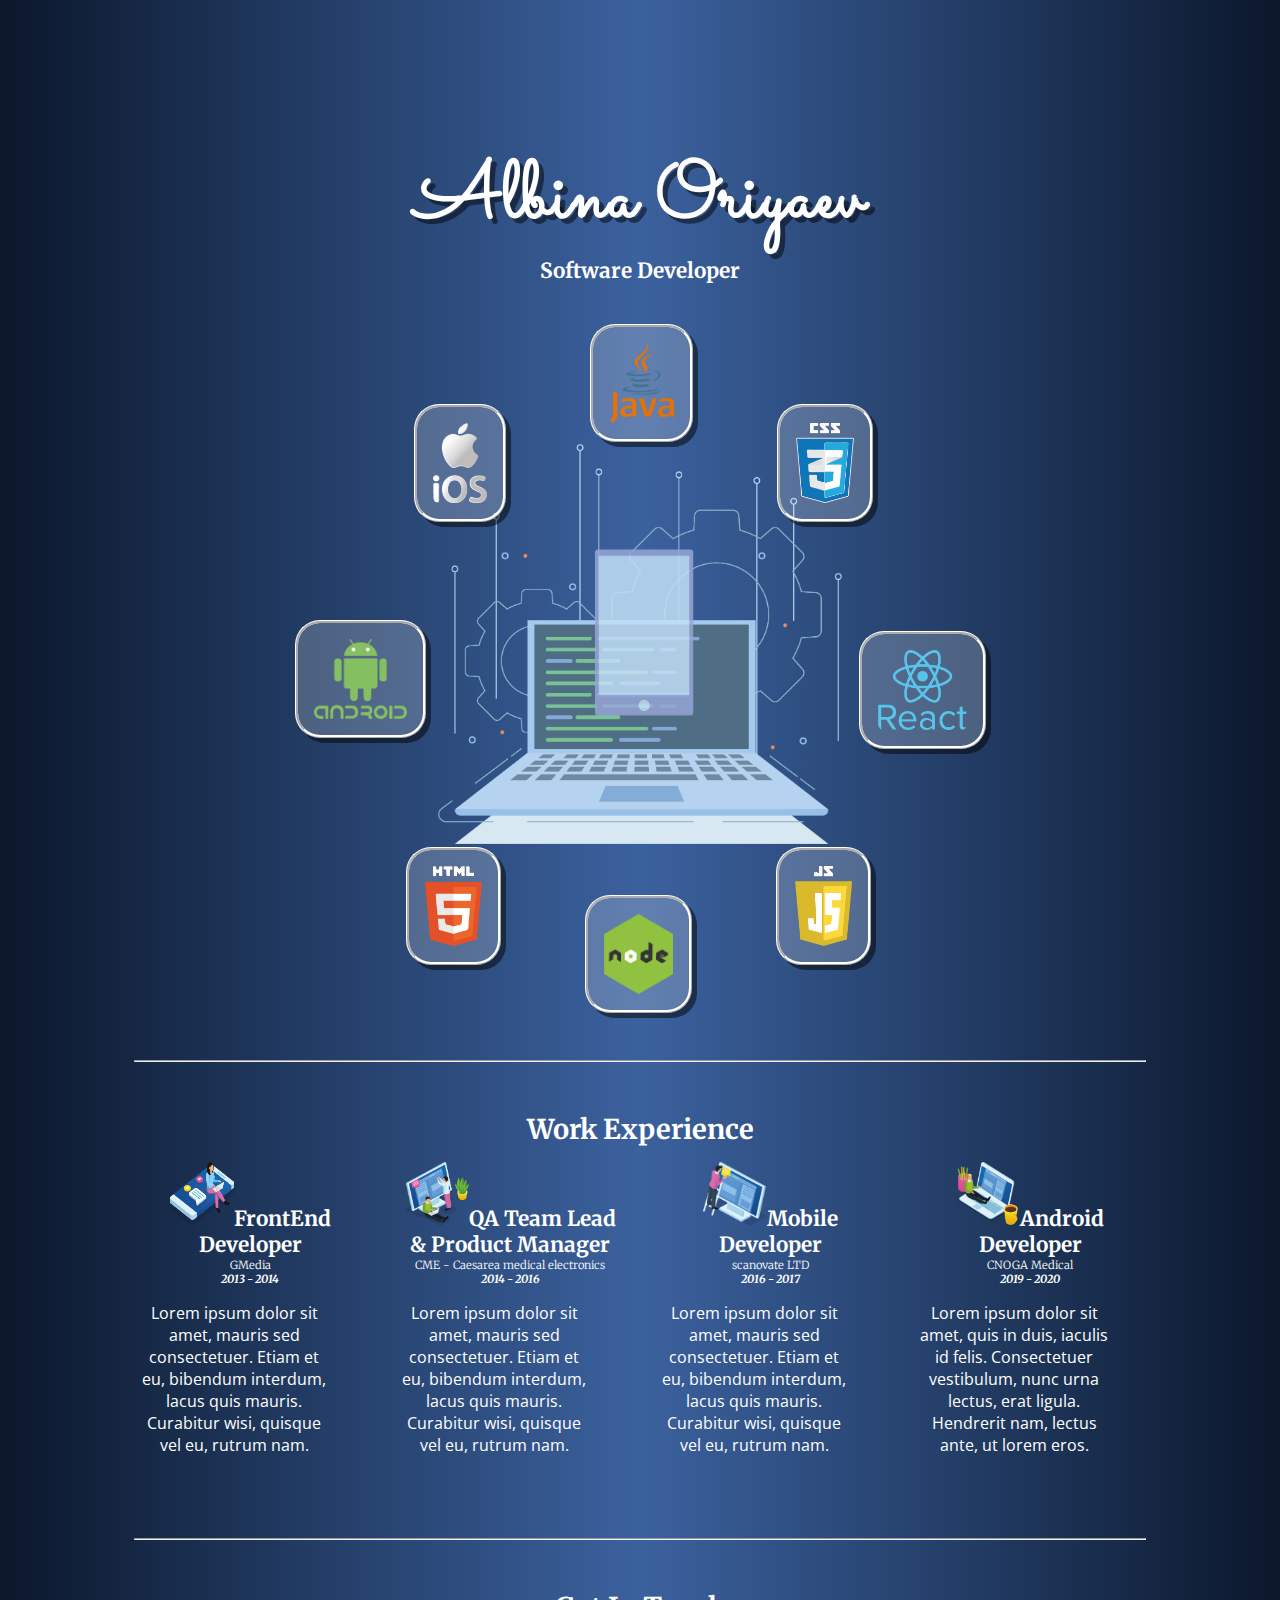
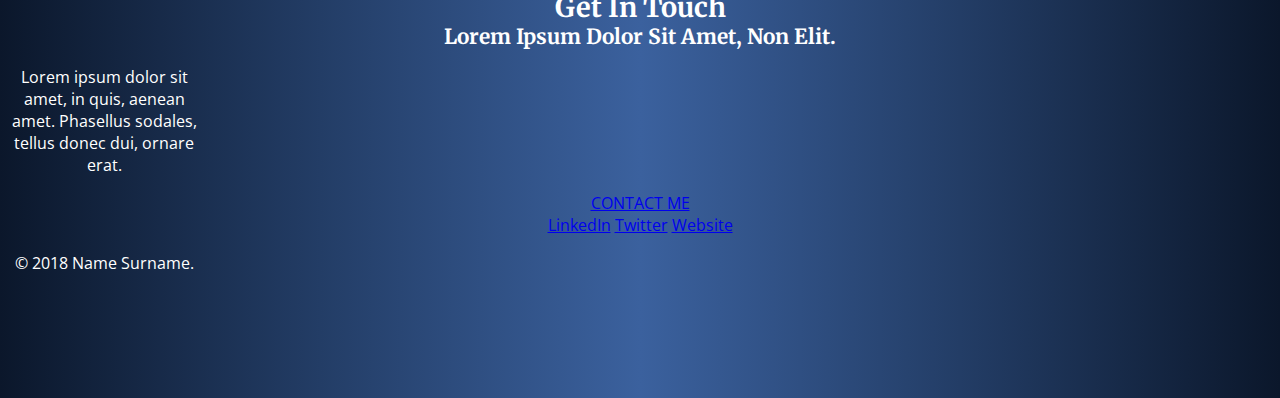
==== index.html @ cc690bef "Adding Work Experience section" ====
<!DOCTYPE html>
<html lang="en" dir="ltr">
    <head>
        <title>Albina Oriyaev</title>
        <meta charset="utf-8">
        <link rel="stylesheet" href="css/styles.css">
        <link rel="shortcut icon" href="images/favicon.ico" type="image/x-icon">
        <link
            href="https://fonts.googleapis.com/css?family=Aclonica|Merriweather|Montserrat|Open+Sans|Sacramento&display=swap"
            rel="stylesheet">
        <body>

            <div class="details-div">
                <h1>Albina Oriyaev</h1>
                <h3>Software Developer</h3>
            </div>
            <!-- <div class="smth"></div> -->
            <img class="main-image" src="images/big-computer.png" alt="computer-image">
            <div class="skills-upper-div">
                <img
                    class="skill-image android-image box"
                    src="images/android.png"
                    alt="android-logo">
                <img class="skill-image ios-image box" src="images/ios.png" alt="ios-logo">
                <img class="skill-image java-image box" src="images/java.png" alt="java-logo">
                <img class="skill-image css-image box" src="images/css3.png" alt="css3-logo">

            </div>
            <div class="skills-lower-div">
                <img
                    class="skill-image html5-image box"
                    src="images/html5.png"
                    alt="html5-logo">
                <img class="skill-image node-image box" src="images/node.png" alt="node-logo">
                <img class="skill-image js-image box" src="images/js.png" alt="javascript-logo">
                <img
                    class="skill-image react-image box"
                    src="images/react.png"
                    alt="react-logo">
            </div>

            <hr>
            <div class="middle-container">
                <!-- <div class="profile"> <img class="box" src="images/me.jpg" alt="Albina
                Oriyaev"> <h2>About.</h2> <p>High self-learning ability. Works well
                independently and with staff. Very sociable and with excellent human
                relations.</p> </div> -->
                <!-- <hr> -->
                <div class="work-exp-div">
                    <h2>work experience</h2>
                   
                    <div class="work-exp-col">
                        <img class="work-exp-img" src="images/Asset 16.png" alt="image">
                        <h3 class="work-exp-title">FrontEnd developer</h3>
                        <h5 class="work-exp-company">GMedia</h5>
                        <h5 class="work-exp-years">2013 - 2014</h5>
                        <p>Lorem ipsum dolor sit amet, mauris sed consectetuer. Etiam et eu, bibendum
                            interdum, lacus quis mauris. Curabitur wisi, quisque vel eu, rutrum nam.</p>
                    </div>
                    <div class="work-exp-col">
                        <img class="work-exp-img" src="images/Asset 13.png" alt="image">
                        <h3 class="work-exp-title">QA Team lead & product manager</h3>
                        <h5 class="work-exp-company">CME - Caesarea medical electronics</h5>
                        <h5 class="work-exp-years">2014 - 2016</h5>
                        <p>Lorem ipsum dolor sit amet, mauris sed consectetuer. Etiam et eu, bibendum
                            interdum, lacus quis mauris. Curabitur wisi, quisque vel eu, rutrum nam.</p>
                    </div>

                    <div class="work-exp-col">
                        <img class="work-exp-img" src="images/Asset 7.png" alt="image">
                        <h3 class="work-exp-title">mobile developer</h3>
                        <h5 class="work-exp-company">scanovate LTD</h5>
                        <h5 class="work-exp-years">2016 - 2017</h5>
                        <p>Lorem ipsum dolor sit amet, mauris sed consectetuer. Etiam et eu, bibendum
                            interdum, lacus quis mauris. Curabitur wisi, quisque vel eu, rutrum nam.</p>
                    </div>
                    <div class="work-exp-col">
                        <img class="work-exp-img" src="images/Asset 3.png" alt="image">
                        <h3 class="work-exp-title">android developer</h3>
                        <h5 class="work-exp-company">CNOGA Medical</h5>
                        <h5 class="work-exp-years">2019 - 2020</h5>
                        <p>Lorem ipsum dolor sit amet, quis in duis, iaculis id felis. Consectetuer
                            vestibulum, nunc urna lectus, erat ligula. Hendrerit nam, lectus ante, ut lorem
                            eros.</p>
                    </div>
                </div>
                <hr>
                <div class="contact-me">
                    <h2>Get In Touch</h2>
                    <h3>Lorem ipsum dolor sit amet, non elit.</h3>
                    <p>Lorem ipsum dolor sit amet, in quis, aenean amet. Phasellus sodales, tellus
                        donec dui, ornare erat.</p>
                    <a class="btn" href="mailto:name@email.com">CONTACT ME</a>
                </div>
            </div>

            <div class="bottom-container">
                <a class="footer-link" href="https://www.linkedin.com/">LinkedIn</a>
                <a class="footer-link" href="https://twitter.com/">Twitter</a>
                <a class="footer-link" href="https://www.appbrewery.co/">Website</a>
                <p>© 2018 Name Surname.</p>
            </div>

        </body>
    </html>
---- css/styles.css ----
/* ********************** HTML tags ********************** */
body {
    background: #142850;
    background-image: linear-gradient(to right, #0b172b , #233d66,#3b619e,  #233d66, #0b172b); 
    /* background-image: url("../images/pattern.png"); */
    color: white;
    font-size: 16px;
    text-align: center;
    font-family: 'Open Sans', sans-serif;
    padding-top: 80px;
    padding-bottom: 100px;
}

h1 {
    font-size: 5em;
    font-family: 'Sacramento', cursive;
    letter-spacing: 0.01em;
    margin-bottom: 0;
    text-shadow:  5px 5px rgba(1,1,1, 0.5);
}
h1, h2, h3{
  text-transform: capitalize;
}
h2, h3,h5{
font-family: 'Merriweather', sans-serif;
margin: 0;
}
h2{
  font-size: 1.7em;
}
h3{
  font-size: 1.3em;
}
h5{
  font-size: 0.7em;
}
p {
  width: 12em;
}

hr{
  margin: 50px 10%;
}
/* ********************** Class tags ********************** */
.details-div {
    margin-bottom: 5em;
}

.skills-lower-div,
.skills-upper-div {
    position: relative;
    bottom: 12.5em;
    z-index: 4;
}
.box{

  background-color: rgba(252, 252, 252, 0.2);
  border-radius: 25px;
  border: 1mm ridge white;
  box-shadow: 5px 5px rgba(1,1,1, 0.5);
}
.skill-image {
    height: 5em;
    position: relative;
    padding: 1em;
}
.main-image {
    display: block;
    height: 25rem;
    margin: 0 auto;
    position: relative;
    top: 5em;
    z-index: 1;
}
.android-image {
    right: 8em;
    top: 3.5em;
}
.react-image {
    left: 8em;
    bottom: 3.5em;

}
.ios-image {
    right: 9em;
    bottom: 10em;
}
.js-image {
    left: 9em;
    top: 10em;
}
.java-image {
    right: 4em;
    bottom: 15em;
}
.css-image {
    left: 1em;
    bottom: 10em;
}
.node-image {

    left: 4em;
    top: 13em;
}
.html5-image {
    right: 1em;
    top: 10em;
}
.smth {
    height: 100px;
    width: 100px;
    background-color: red;
}

.work-exp-col{
  display: inline-table;
  height: 15em;
  width: 14em;
  padding: 1em;
}
.work-exp-title{
  height: 3em;
  vertical-align: middle;
  display: contents;
}
.work-exp-years{
  font-style: italic;
}

.work-exp-company{
  font-weight: 100;
}

.work-exp-img{
  height: 4em;
  width: 4em;
}
/* ********************** ID tags ********************** */
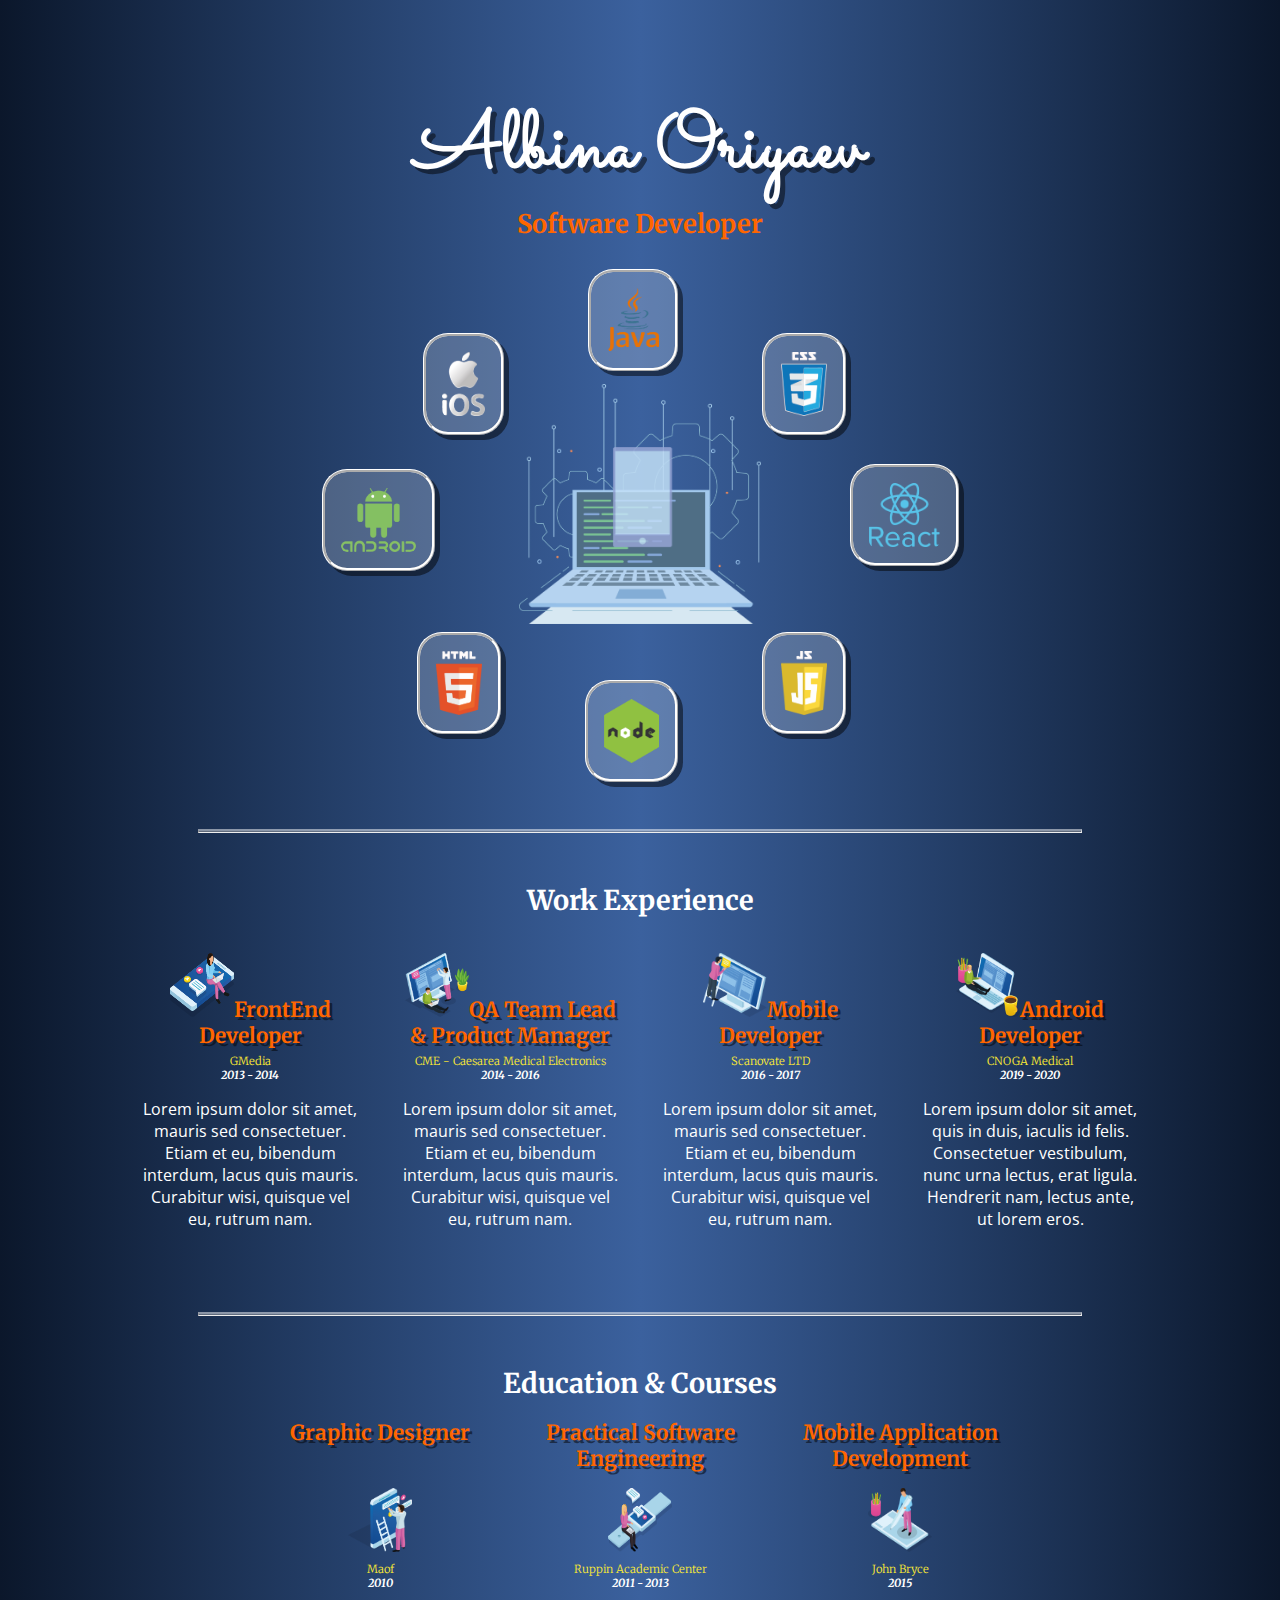
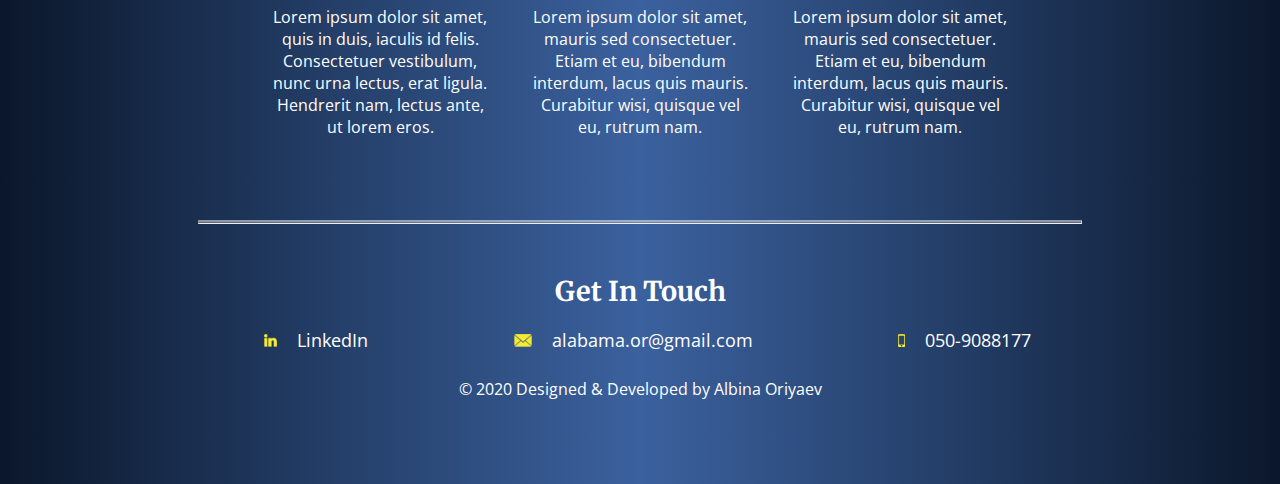
==== commit ceff421a: "Adding Education & Courses and contact me" ====
--- a/index.html
+++ b/index.html
@@ -12,7 +12,7 @@
 
             <div class="details-div">
                 <h1>Albina Oriyaev</h1>
-                <h3>Software Developer</h3>
+                <h3 class="subtitle-size subtitle-color">Software Developer</h3>
             </div>
             <!-- <div class="smth"></div> -->
             <img class="main-image" src="images/big-computer.png" alt="computer-image">
@@ -40,18 +40,12 @@
             </div>
 
             <hr>
-            <div class="middle-container">
-                <!-- <div class="profile"> <img class="box" src="images/me.jpg" alt="Albina
-                Oriyaev"> <h2>About.</h2> <p>High self-learning ability. Works well
-                independently and with staff. Very sociable and with excellent human
-                relations.</p> </div> -->
-                <!-- <hr> -->
+            
                 <div class="work-exp-div">
                     <h2>work experience</h2>
-                   
                     <div class="work-exp-col">
                         <img class="work-exp-img" src="images/Asset 16.png" alt="image">
-                        <h3 class="work-exp-title">FrontEnd developer</h3>
+                        <h3 class="work-exp-title subtitle-color">FrontEnd developer</h3>
                         <h5 class="work-exp-company">GMedia</h5>
                         <h5 class="work-exp-years">2013 - 2014</h5>
                         <p>Lorem ipsum dolor sit amet, mauris sed consectetuer. Etiam et eu, bibendum
@@ -59,7 +53,7 @@
                     </div>
                     <div class="work-exp-col">
                         <img class="work-exp-img" src="images/Asset 13.png" alt="image">
-                        <h3 class="work-exp-title">QA Team lead & product manager</h3>
+                        <h3 class="work-exp-title subtitle-color">QA Team lead & product manager</h3>
                         <h5 class="work-exp-company">CME - Caesarea medical electronics</h5>
                         <h5 class="work-exp-years">2014 - 2016</h5>
                         <p>Lorem ipsum dolor sit amet, mauris sed consectetuer. Etiam et eu, bibendum
@@ -68,7 +62,7 @@
 
                     <div class="work-exp-col">
                         <img class="work-exp-img" src="images/Asset 7.png" alt="image">
-                        <h3 class="work-exp-title">mobile developer</h3>
+                        <h3 class="work-exp-title subtitle-color">mobile developer</h3>
                         <h5 class="work-exp-company">scanovate LTD</h5>
                         <h5 class="work-exp-years">2016 - 2017</h5>
                         <p>Lorem ipsum dolor sit amet, mauris sed consectetuer. Etiam et eu, bibendum
@@ -76,7 +70,7 @@
                     </div>
                     <div class="work-exp-col">
                         <img class="work-exp-img" src="images/Asset 3.png" alt="image">
-                        <h3 class="work-exp-title">android developer</h3>
+                        <h3 class="work-exp-title subtitle-color">android developer</h3>
                         <h5 class="work-exp-company">CNOGA Medical</h5>
                         <h5 class="work-exp-years">2019 - 2020</h5>
                         <p>Lorem ipsum dolor sit amet, quis in duis, iaculis id felis. Consectetuer
@@ -85,20 +79,53 @@
                     </div>
                 </div>
                 <hr>
-                <div class="contact-me">
-                    <h2>Get In Touch</h2>
-                    <h3>Lorem ipsum dolor sit amet, non elit.</h3>
-                    <p>Lorem ipsum dolor sit amet, in quis, aenean amet. Phasellus sodales, tellus
-                        donec dui, ornare erat.</p>
-                    <a class="btn" href="mailto:name@email.com">CONTACT ME</a>
+                <div class="edu-div">
+                    <h2>education & courses</h2>
+                    <div class="edu-col">
+                        <img class="edu-img" src="images/Asset 2.png" alt="image">
+                        <h3 class="edu-title subtitle-color">graphic designer</h3>
+                        <h5 class="edu-company">maof</h5>
+                        <h5 class="edu-years">2010</h5>
+                        <p>Lorem ipsum dolor sit amet, quis in duis, iaculis id felis. Consectetuer
+                            vestibulum, nunc urna lectus, erat ligula. Hendrerit nam, lectus ante, ut lorem
+                            eros.</p>
+                    </div>
+                    <div class="edu-col">
+                        <img class="edu-img" src="images/Asset 5.png" alt="image">
+                        <h3 class="edu-title subtitle-color">practical software engineering</h3>
+                        <h5 class="edu-company">ruppin academic center</h5>
+                        <h5 class="edu-years">2011 - 2013</h5>
+                        <p>Lorem ipsum dolor sit amet, mauris sed consectetuer. Etiam et eu, bibendum
+                            interdum, lacus quis mauris. Curabitur wisi, quisque vel eu, rutrum nam.</p>
+                    </div>
+                    <div class="edu-col">
+                        <img class="edu-img" src="images/Asset 12.png" alt="image">
+                        <h3 class="edu-title subtitle-color">Mobile application development</h3>
+                        <h5 class="edu-company">john bryce</h5>
+                        <h5 class="edu-years">2015</h5>
+                        <p>Lorem ipsum dolor sit amet, mauris sed consectetuer. Etiam et eu, bibendum
+                            interdum, lacus quis mauris. Curabitur wisi, quisque vel eu, rutrum nam.</p>
+                    </div>
+                    
                 </div>
-            </div>
+                <hr>
 
             <div class="bottom-container">
-                <a class="footer-link" href="https://www.linkedin.com/">LinkedIn</a>
-                <a class="footer-link" href="https://twitter.com/">Twitter</a>
-                <a class="footer-link" href="https://www.appbrewery.co/">Website</a>
-                <p>© 2018 Name Surname.</p>
+
+                <h2>Get In Touch</h2>
+                <a class="footer-link" href="https://www.linkedin.com/in/albina-oriyaev-5a966471">
+                   <img src="images/linkedin.png" alt="linkedin-logo">
+                    LinkedIn
+                </a>
+                <a class="footer-link center-link" href="mailto:alabama.or@gmail.com">
+                    <img src="images/letter.png" alt="email-logo">
+                    alabama.or@gmail.com</a>
+
+                <a class="footer-link" href="mailto:alabama.or@email.com">
+                    <img src="images/phone.png" alt="phone-logo">
+                    050-9088177</a>
+                    
+                <p class="all-rights">© 2020 Designed & Developed by Albina Oriyaev</p>
             </div>
 
         </body>
--- a/css/styles.css
+++ b/css/styles.css
@@ -2,15 +2,13 @@
 body {
     background: #142850;
     background-image: linear-gradient(to right, #0b172b , #233d66,#3b619e,  #233d66, #0b172b); 
-    /* background-image: url("../images/pattern.png"); */
     color: white;
     font-size: 16px;
     text-align: center;
     font-family: 'Open Sans', sans-serif;
-    padding-top: 80px;
-    padding-bottom: 100px;
+    padding-top: 30px;
+    padding-bottom: 50px;
 }
-
 h1 {
     font-size: 5em;
     font-family: 'Sacramento', cursive;
@@ -18,7 +16,7 @@
     margin-bottom: 0;
     text-shadow:  5px 5px rgba(1,1,1, 0.5);
 }
-h1, h2, h3{
+h1, h2, h3, h5{
   text-transform: capitalize;
 }
 h2, h3,h5{
@@ -27,6 +25,7 @@
 }
 h2{
   font-size: 1.7em;
+  margin:20px 0;
 }
 h3{
   font-size: 1.3em;
@@ -34,12 +33,26 @@
 h5{
   font-size: 0.7em;
 }
-p {
-  width: 12em;
+hr{
+  border-top: 1mm ridge rgba(252, 252, 252, 0.5);
+  margin: 50px 15%;
 }
 
-hr{
-  margin: 50px 10%;
+
+a{
+  color: white;
+    font-size: 1.1em;
+    text-align: center;
+    font-family: 'Open Sans', sans-serif;
+    text-decoration: none;
+}
+a:hover{
+
+  color: #feec33;
+}
+a>img{
+  height: 0.7em;
+  margin: auto 15px;
 }
 /* ********************** Class tags ********************** */
 .details-div {
@@ -53,86 +66,99 @@
     z-index: 4;
 }
 .box{
-
   background-color: rgba(252, 252, 252, 0.2);
   border-radius: 25px;
   border: 1mm ridge white;
   box-shadow: 5px 5px rgba(1,1,1, 0.5);
 }
 .skill-image {
-    height: 5em;
+    height: 4em;
     position: relative;
     padding: 1em;
 }
 .main-image {
-    display: block;
-    height: 25rem;
-    margin: 0 auto;
+    /* display: block; */
+    height: 15rem;
+    /* margin: 0 auto; */
     position: relative;
-    top: 5em;
+    top: 4em;
     z-index: 1;
 }
 .android-image {
     right: 8em;
-    top: 3.5em;
+    top: 6.5em;
 }
 .react-image {
     left: 8em;
-    bottom: 3.5em;
+    bottom: 0.5em;
 
 }
 .ios-image {
     right: 9em;
-    bottom: 10em;
+    bottom: 2em;
 }
 .js-image {
-    left: 9em;
+    left: 8em;
     top: 10em;
 }
 .java-image {
     right: 4em;
-    bottom: 15em;
+    bottom: 6em;
 }
 .css-image {
     left: 1em;
-    bottom: 10em;
+    bottom: 2em;
 }
 .node-image {
-
-    left: 4em;
+    left: 3em;
     top: 13em;
 }
 .html5-image {
-    right: 1em;
+    right: 2em;
     top: 10em;
 }
-.smth {
-    height: 100px;
-    width: 100px;
-    background-color: red;
-}
-
-.work-exp-col{
+.edu-col, .work-exp-col{
   display: inline-table;
   height: 15em;
   width: 14em;
   padding: 1em;
 }
 .work-exp-title{
-  height: 3em;
-  vertical-align: middle;
   display: contents;
+  text-shadow:  3px 3px rgba(1,1,1, 0.5);
 }
-.work-exp-years{
+.edu-title{
+  height: 2.5em;
+  display: table-caption;
+  text-shadow:  3px 3px rgba(1,1,1, 0.5);
+}
+.edu-years, .work-exp-years{
   font-style: italic;
 }
 
-.work-exp-company{
+.work-exp-company, .edu-company{
   font-weight: 100;
+  margin-top: 5px;
+  color:#feec33;
 }
 
-.work-exp-img{
+.edu-img, .work-exp-img{
   height: 4em;
   width: 4em;
 }
+.subtitle-color{
+  color: #ff6600;
+}
+.subtitle-size {
+  font-size: 1.6em;
+}
+
+.all-rights{
+  padding: 10px;
+}
+.center-link{
+  margin-left: 10%;                 
+  margin-right: 10%;                 
+}
+
 /* ********************** ID tags ********************** */
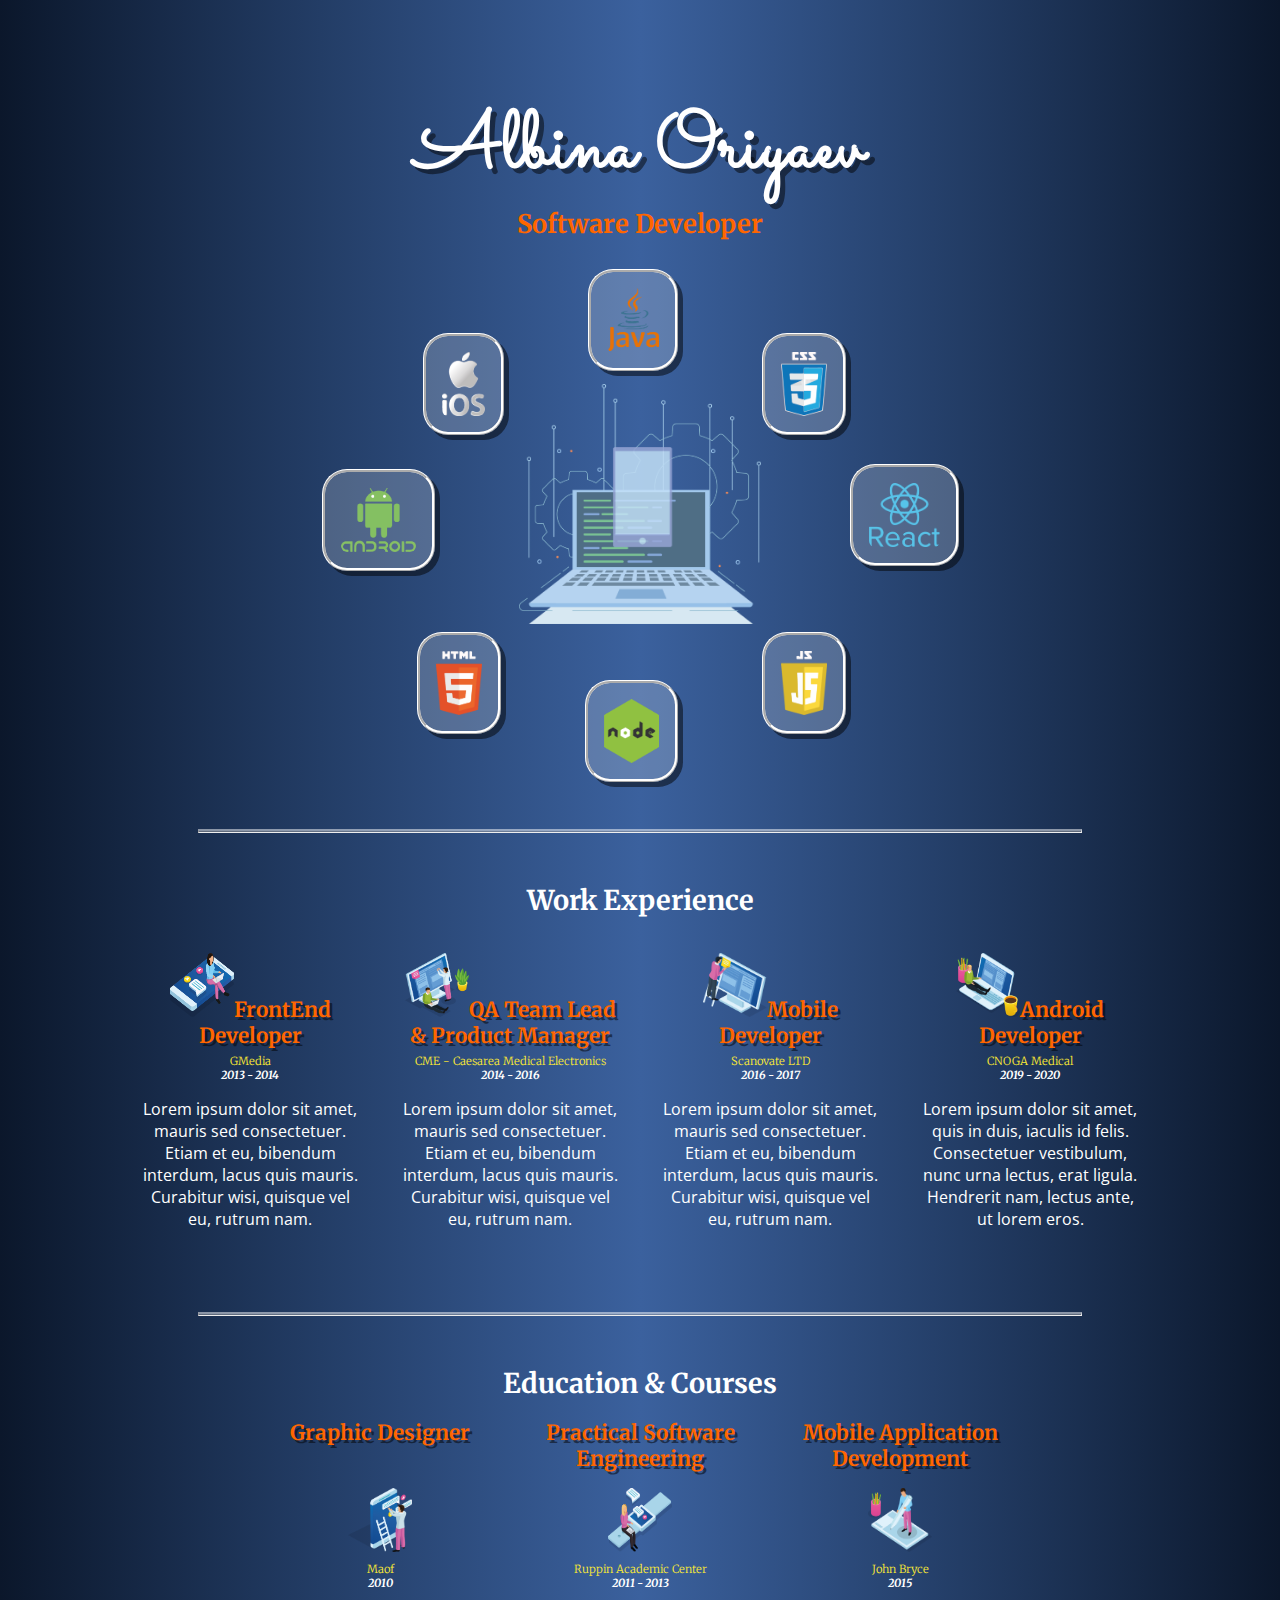
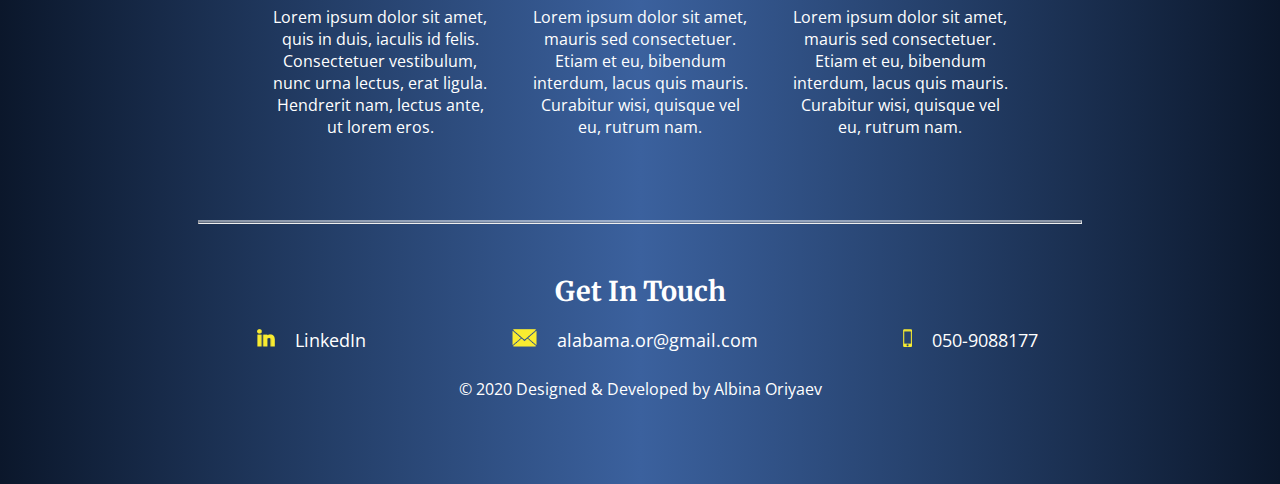
==== commit 4868a321: "Adding responsive" ====
--- a/index.html
+++ b/index.html
@@ -3,7 +3,10 @@
     <head>
         <title>Albina Oriyaev</title>
         <meta charset="utf-8">
-        <link rel="stylesheet" href="css/styles.css">
+        <meta name="viewport" content="width=device-width, initial-scale=1.0">
+        <link rel="stylesheet" href="css/smallscreen.css">
+        <link rel="stylesheet" href="css/widescreen.css">
+        
         <link rel="shortcut icon" href="images/favicon.ico" type="image/x-icon">
         <link
             href="https://fonts.googleapis.com/css?family=Aclonica|Merriweather|Montserrat|Open+Sans|Sacramento&display=swap"
--- a/css/smallscreen.css
+++ b/css/smallscreen.css
@@ -0,0 +1,167 @@
+@media screen and (max-width : 420px) {
+    body {
+        background: #142850;
+        background-image: linear-gradient(to right, #0b172b , #233d66,#3b619e,  #233d66, #0b172b); 
+        color: white;
+        font-size: 18px;
+        text-align: center;
+        font-family: 'Open Sans', sans-serif;
+        padding-top: 30px;
+        padding-bottom: 50px;
+    }
+    h1 {
+        font-size: 3em;
+        font-family: 'Sacramento', cursive;
+        letter-spacing: 0.01em;
+        margin-bottom: 0;
+        text-shadow:  5px 5px rgba(1,1,1, 0.5);
+    }
+    h1, h2, h3, h5{
+      text-transform: capitalize;
+    }
+    h2, h3,h5{
+    font-family: 'Merriweather', sans-serif;
+    margin: 0;
+    }
+    h2{
+      font-size: 1.8em;
+      
+    }
+    h3{
+      font-size: 1.4em;
+    }
+    h5{
+      font-size: 1.1em;
+    }
+    hr{
+      border-top: 0.5mm ridge rgba(252, 252, 252, 0.5);
+      margin: 50px 25%;
+    }
+    
+    
+    a{
+      color: white;
+        font-size: 1em;
+        text-align: left;
+        display: block;
+        font-family: 'Open Sans', sans-serif;
+        text-decoration: none;
+        margin-top: 10px;
+        position: relative;
+        left:50px;
+    }
+    a:hover{
+      color: #feec33;
+    }
+    a>img{
+        height: 1em;
+        position: absolute;
+        left:-60px;
+    }
+    
+    /* ********************** Class tags ********************** */
+    .bottom-container{
+        display: block;
+        width: 200px;
+        margin: 10px auto ;
+    }
+    
+    .box{
+      background-color: rgba(252, 252, 252, 0.2);
+      border-radius: 25px;
+      border: 1mm ridge white;
+      box-shadow: 5px 5px rgba(1,1,1, 0.5);
+    }
+    .skill-image {
+        height: 4em;
+        padding: 1em;
+    }
+    .main-image {
+        height: 15rem;
+        padding: 4em;
+    }
+    .skills-upper-div, .skills-lower-div {
+        margin-left: 50px;
+        margin-right: 50px;
+    }
+    .android-image {
+        right: 8em;
+        top: 6.5em;
+    }
+    .react-image {
+        left: 8em;
+        bottom: 0.5em;
+    
+    }
+    .ios-image {
+        right: 9em;
+        bottom: 2em;
+    }
+    .js-image {
+        left: 8em;
+        top: 10em;
+    }
+    .java-image {
+        right: 4em;
+        bottom: 6em;
+    }
+    .css-image {
+        left: 1em;
+        bottom: 2em;
+    }
+    .node-image {
+        left: 3em;
+        top: 13em;
+    }
+    .html5-image {
+        right: 2em;
+        top: 10em;
+    }
+
+
+    .edu-col, .work-exp-col{
+      display: inline-table;
+      height: 15em;
+      width: 20em;
+      margin-top: 30px;
+    }
+    .work-exp-title{
+      display: block;
+      text-shadow:  3px 3px rgba(1,1,1, 0.5);
+    }
+    .edu-title{
+        
+      display: inline-block;
+      text-shadow:  3px 3px rgba(1,1,1, 0.5);
+    }
+    .edu-years, .work-exp-years{
+      font-style: italic;
+    }
+    
+    .work-exp-company, .edu-company{
+      font-weight: 100;
+      margin-top: 5px;
+      color:#feec33;
+    }
+    
+    .edu-img, .work-exp-img{
+        margin: 0 auto;
+        display: block;
+      height: 8em;
+      width: 8em;
+    }
+    .subtitle-color{
+      color: #ff6600;
+    }
+    .subtitle-size {
+      font-size: 1.6em;
+    }
+    
+    .all-rights{
+        font-size: 1em;
+      padding: 10px;
+    }
+    
+    
+    /* ********************** ID tags ********************** */
+    }--- a/css/widescreen.css
+++ b/css/widescreen.css
@@ -0,0 +1,166 @@
+@media screen and (min-width : 421px) {
+
+  /* ********************** HTML tags ********************** */
+body {
+    background: #142850;
+    background-image: linear-gradient(to right, #0b172b , #233d66,#3b619e,  #233d66, #0b172b); 
+    color: white;
+    font-size: 16px;
+    text-align: center;
+    font-family: 'Open Sans', sans-serif;
+    padding-top: 30px;
+    padding-bottom: 50px;
+}
+h1 {
+    font-size: 5em;
+    font-family: 'Sacramento', cursive;
+    letter-spacing: 0.01em;
+    margin-bottom: 0;
+    text-shadow:  5px 5px rgba(1,1,1, 0.5);
+}
+h1, h2, h3, h5{
+  text-transform: capitalize;
+}
+h2, h3,h5{
+font-family: 'Merriweather', sans-serif;
+margin: 0;
+}
+h2{
+  font-size: 1.7em;
+  margin:20px 0;
+}
+h3{
+  font-size: 1.3em;
+}
+h5{
+  font-size: 0.7em;
+}
+hr{
+  border-top: 1mm ridge rgba(252, 252, 252, 0.5);
+  margin: 50px 15%;
+}
+
+
+a{
+  color: white;
+    font-size: 1.1em;
+    text-align: center;
+    font-family: 'Open Sans', sans-serif;
+    text-decoration: none;
+}
+a:hover{
+  color: #feec33;
+}
+a>img{
+  height: 1em;
+  margin: auto 15px;
+}
+/* ********************** Class tags ********************** */
+.details-div {
+    margin-bottom: 5em;
+}
+
+.skills-lower-div,
+.skills-upper-div {
+    position: relative;
+    bottom: 12.5em;
+    z-index: 4;
+}
+.box{
+  background-color: rgba(252, 252, 252, 0.2);
+  border-radius: 25px;
+  border: 1mm ridge white;
+  box-shadow: 5px 5px rgba(1,1,1, 0.5);
+}
+.skill-image {
+    height: 4em;
+    position: relative;
+    padding: 1em;
+}
+.main-image {
+    /* display: block; */
+    height: 15rem;
+    /* margin: 0 auto; */
+    position: relative;
+    top: 4em;
+    z-index: 1;
+}
+.android-image {
+    right: 8em;
+    top: 6.5em;
+}
+.react-image {
+    left: 8em;
+    bottom: 0.5em;
+
+}
+.ios-image {
+    right: 9em;
+    bottom: 2em;
+}
+.js-image {
+    left: 8em;
+    top: 10em;
+}
+.java-image {
+    right: 4em;
+    bottom: 6em;
+}
+.css-image {
+    left: 1em;
+    bottom: 2em;
+}
+.node-image {
+    left: 3em;
+    top: 13em;
+}
+.html5-image {
+    right: 2em;
+    top: 10em;
+}
+.edu-col, .work-exp-col{
+  display: inline-table;
+  height: 15em;
+  width: 14em;
+  padding: 1em;
+}
+.work-exp-title{
+  display: contents;
+  text-shadow:  3px 3px rgba(1,1,1, 0.5);
+}
+.edu-title{
+  height: 2.5em;
+  display: table-caption;
+  text-shadow:  3px 3px rgba(1,1,1, 0.5);
+}
+.edu-years, .work-exp-years{
+  font-style: italic;
+}
+
+.work-exp-company, .edu-company{
+  font-weight: 100;
+  margin-top: 5px;
+  color:#feec33;
+}
+
+.edu-img, .work-exp-img{
+  height: 4em;
+  width: 4em;
+}
+.subtitle-color{
+  color: #ff6600;
+}
+.subtitle-size {
+  font-size: 1.6em;
+}
+
+.all-rights{
+  padding: 10px;
+}
+.center-link{
+  margin-left: 10%;                 
+  margin-right: 10%;                 
+}
+
+/* ********************** ID tags ********************** */
+}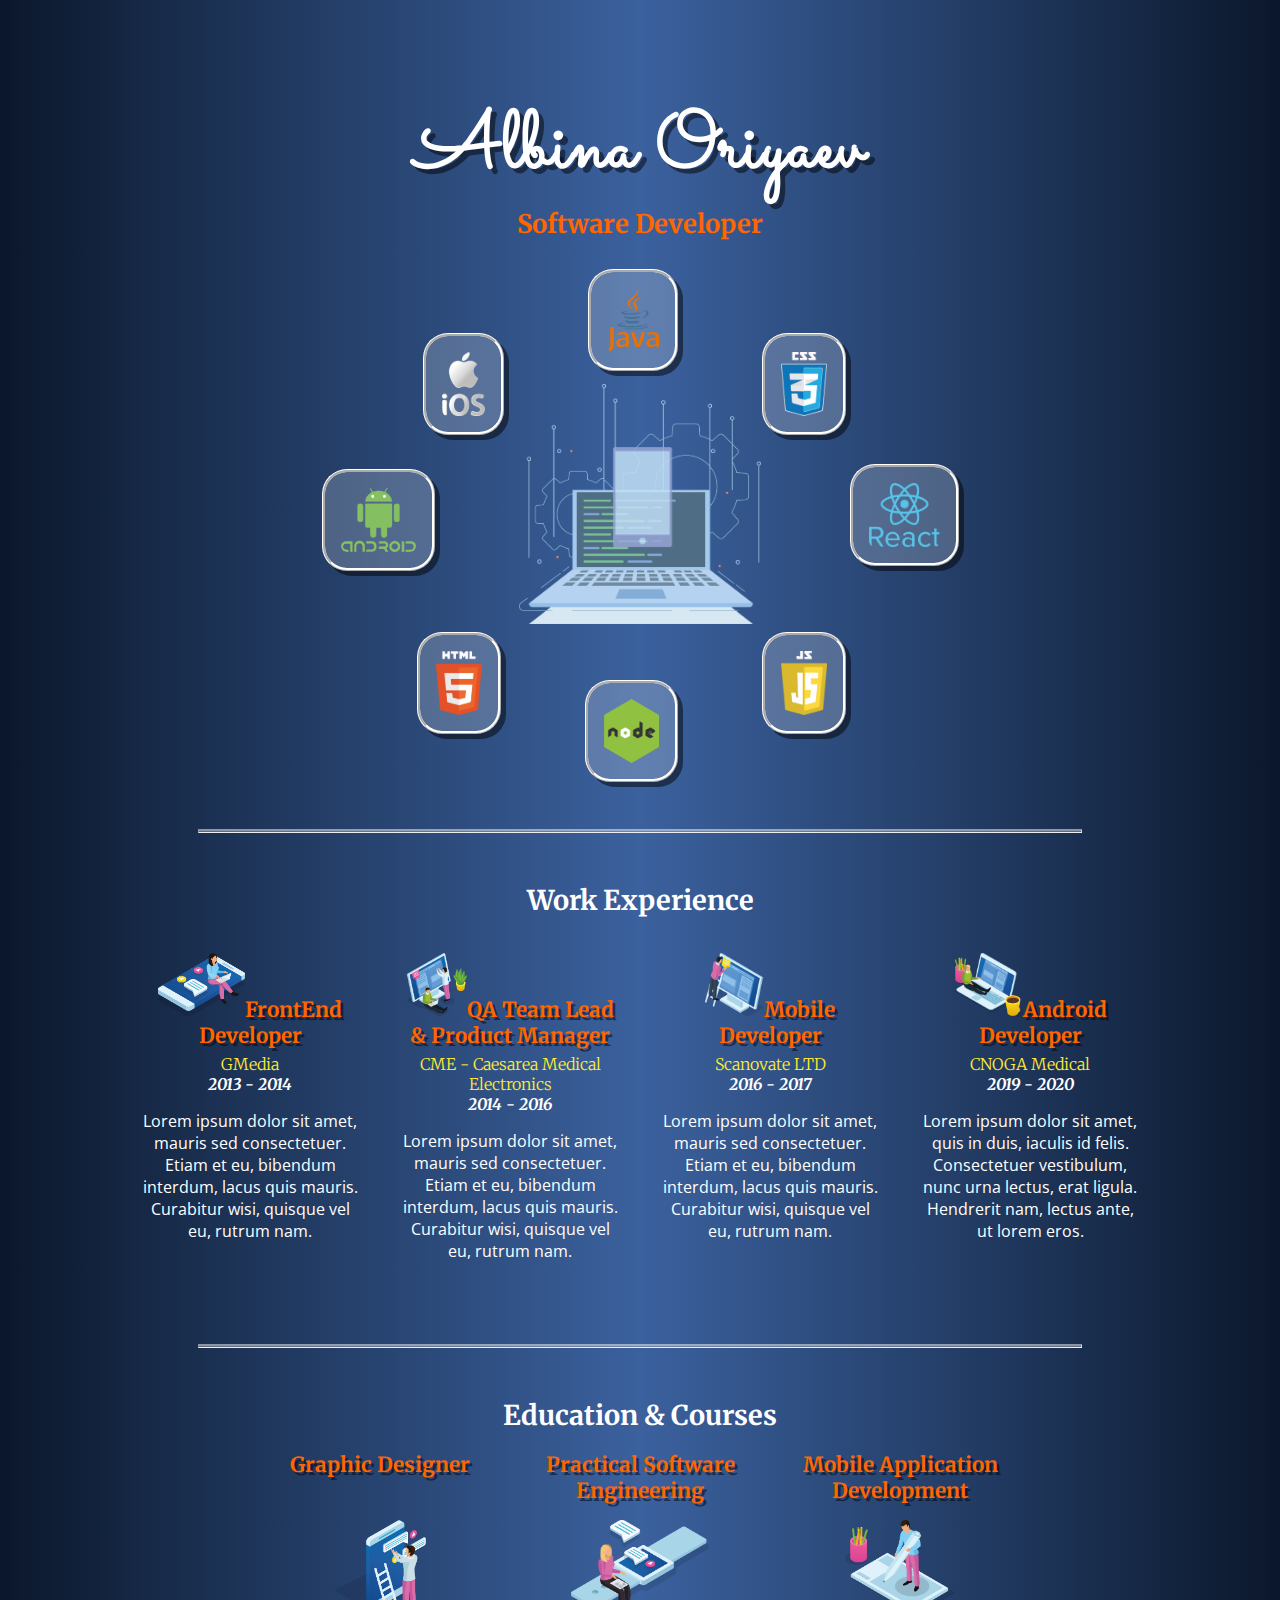
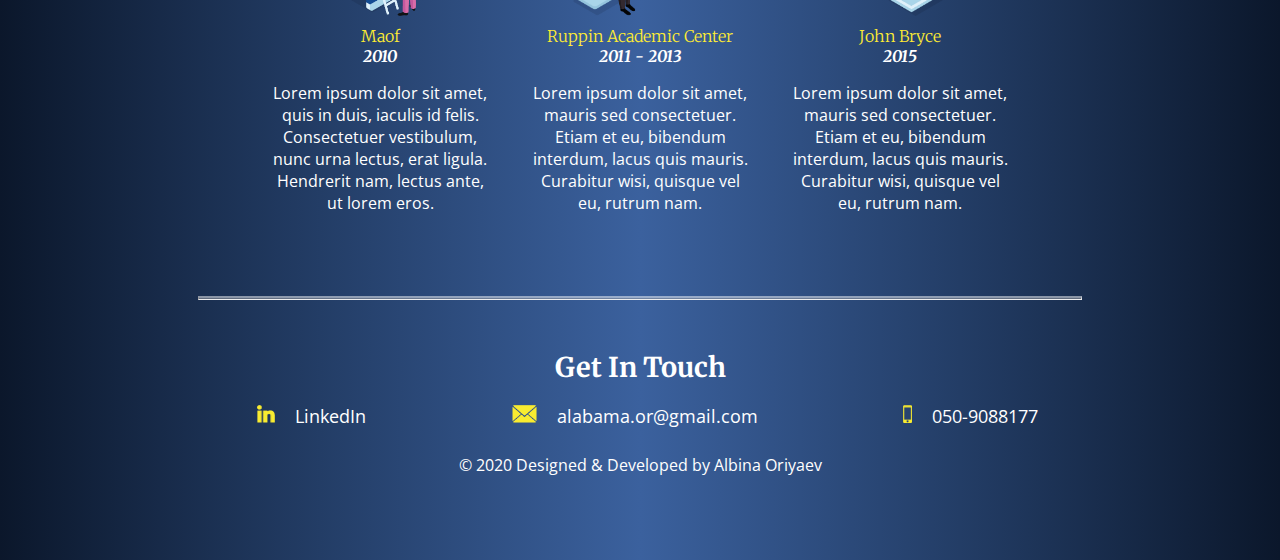
==== commit e90b2f30: "Changing font size" ====
--- a/index.html
+++ b/index.html
@@ -3,10 +3,10 @@
     <head>
         <title>Albina Oriyaev</title>
         <meta charset="utf-8">
-        <meta name="viewport" content="width=device-width, initial-scale=1.0">
+        <meta name="viewport" content="width=device-width, initial-scale=0.8">
         <link rel="stylesheet" href="css/smallscreen.css">
         <link rel="stylesheet" href="css/widescreen.css">
-        
+
         <link rel="shortcut icon" href="images/favicon.ico" type="image/x-icon">
         <link
             href="https://fonts.googleapis.com/css?family=Aclonica|Merriweather|Montserrat|Open+Sans|Sacramento&display=swap"
@@ -17,7 +17,7 @@
                 <h1>Albina Oriyaev</h1>
                 <h3 class="subtitle-size subtitle-color">Software Developer</h3>
             </div>
-            <!-- <div class="smth"></div> -->
+
             <img class="main-image" src="images/big-computer.png" alt="computer-image">
             <div class="skills-upper-div">
                 <img
@@ -43,91 +43,91 @@
             </div>
 
             <hr>
-            
-                <div class="work-exp-div">
-                    <h2>work experience</h2>
-                    <div class="work-exp-col">
-                        <img class="work-exp-img" src="images/Asset 16.png" alt="image">
-                        <h3 class="work-exp-title subtitle-color">FrontEnd developer</h3>
-                        <h5 class="work-exp-company">GMedia</h5>
-                        <h5 class="work-exp-years">2013 - 2014</h5>
-                        <p>Lorem ipsum dolor sit amet, mauris sed consectetuer. Etiam et eu, bibendum
-                            interdum, lacus quis mauris. Curabitur wisi, quisque vel eu, rutrum nam.</p>
-                    </div>
-                    <div class="work-exp-col">
-                        <img class="work-exp-img" src="images/Asset 13.png" alt="image">
-                        <h3 class="work-exp-title subtitle-color">QA Team lead & product manager</h3>
-                        <h5 class="work-exp-company">CME - Caesarea medical electronics</h5>
-                        <h5 class="work-exp-years">2014 - 2016</h5>
-                        <p>Lorem ipsum dolor sit amet, mauris sed consectetuer. Etiam et eu, bibendum
-                            interdum, lacus quis mauris. Curabitur wisi, quisque vel eu, rutrum nam.</p>
-                    </div>
-
-                    <div class="work-exp-col">
-                        <img class="work-exp-img" src="images/Asset 7.png" alt="image">
-                        <h3 class="work-exp-title subtitle-color">mobile developer</h3>
-                        <h5 class="work-exp-company">scanovate LTD</h5>
-                        <h5 class="work-exp-years">2016 - 2017</h5>
-                        <p>Lorem ipsum dolor sit amet, mauris sed consectetuer. Etiam et eu, bibendum
-                            interdum, lacus quis mauris. Curabitur wisi, quisque vel eu, rutrum nam.</p>
-                    </div>
-                    <div class="work-exp-col">
-                        <img class="work-exp-img" src="images/Asset 3.png" alt="image">
-                        <h3 class="work-exp-title subtitle-color">android developer</h3>
-                        <h5 class="work-exp-company">CNOGA Medical</h5>
-                        <h5 class="work-exp-years">2019 - 2020</h5>
-                        <p>Lorem ipsum dolor sit amet, quis in duis, iaculis id felis. Consectetuer
-                            vestibulum, nunc urna lectus, erat ligula. Hendrerit nam, lectus ante, ut lorem
-                            eros.</p>
-                    </div>
+            <div class="work-exp-div">
+                <h2>work experience</h2>
+                <div class="work-exp-col">
+                    <img class="work-exp-img" src="images/Asset 16.png" alt="image">
+                    <h3 class="work-exp-title subtitle-color">FrontEnd developer</h3>
+                    <h5 class="work-exp-company">GMedia</h5>
+                    <h5 class="work-exp-years">2013 - 2014</h5>
+                    <p>Lorem ipsum dolor sit amet, mauris sed consectetuer. Etiam et eu, bibendum
+                        interdum, lacus quis mauris. Curabitur wisi, quisque vel eu, rutrum nam.</p>
                 </div>
-                <hr>
-                <div class="edu-div">
-                    <h2>education & courses</h2>
-                    <div class="edu-col">
-                        <img class="edu-img" src="images/Asset 2.png" alt="image">
-                        <h3 class="edu-title subtitle-color">graphic designer</h3>
-                        <h5 class="edu-company">maof</h5>
-                        <h5 class="edu-years">2010</h5>
-                        <p>Lorem ipsum dolor sit amet, quis in duis, iaculis id felis. Consectetuer
-                            vestibulum, nunc urna lectus, erat ligula. Hendrerit nam, lectus ante, ut lorem
-                            eros.</p>
-                    </div>
-                    <div class="edu-col">
-                        <img class="edu-img" src="images/Asset 5.png" alt="image">
-                        <h3 class="edu-title subtitle-color">practical software engineering</h3>
-                        <h5 class="edu-company">ruppin academic center</h5>
-                        <h5 class="edu-years">2011 - 2013</h5>
-                        <p>Lorem ipsum dolor sit amet, mauris sed consectetuer. Etiam et eu, bibendum
-                            interdum, lacus quis mauris. Curabitur wisi, quisque vel eu, rutrum nam.</p>
-                    </div>
-                    <div class="edu-col">
-                        <img class="edu-img" src="images/Asset 12.png" alt="image">
-                        <h3 class="edu-title subtitle-color">Mobile application development</h3>
-                        <h5 class="edu-company">john bryce</h5>
-                        <h5 class="edu-years">2015</h5>
-                        <p>Lorem ipsum dolor sit amet, mauris sed consectetuer. Etiam et eu, bibendum
-                            interdum, lacus quis mauris. Curabitur wisi, quisque vel eu, rutrum nam.</p>
-                    </div>
-                    
+                <div class="work-exp-col">
+                    <img class="work-exp-img" src="images/Asset 13.png" alt="image">
+                    <h3 class="work-exp-title
+            subtitle-color">QA Team lead & product manager</h3>
+                    <h5 class="work-exp-company">CME - Caesarea medical electronics</h5>
+                    <h5 class="work-exp-years">2014 - 2016</h5>
+                    <p>Lorem ipsum dolor sit amet, mauris sed consectetuer. Etiam et eu, bibendum
+                        interdum, lacus quis mauris. Curabitur wisi, quisque vel eu, rutrum nam.</p>
                 </div>
-                <hr>
+                <div class="work-exp-col">
+                    <img class="work-exp-img" src="images/Asset 7.png" alt="image">
+                    <h3 class="work-exp-title subtitle-color">mobile developer</h3>
+                    <h5 class="work-exp-company">scanovate LTD</h5>
+                    <h5 class="work-exp-years">2016 - 2017</h5>
+                    <p>Lorem ipsum dolor sit amet, mauris sed consectetuer. Etiam et eu, bibendum
+                        interdum, lacus quis mauris. Curabitur wisi, quisque vel eu, rutrum nam.</p>
+                </div>
+                <div class="work-exp-col">
+                    <img class="work-exp-img" src="images/Asset 3.png" alt="image">
+                    <h3 class="work-exp-title
+            subtitle-color">android developer</h3>
+                    <h5 class="work-exp-company">CNOGA Medical</h5>
+                    <h5 class="work-exp-years">2019 - 2020</h5>
+                    <p>Lorem ipsum dolor sit amet, quis in duis, iaculis id felis. Consectetuer
+                        vestibulum, nunc urna lectus, erat ligula. Hendrerit nam, lectus ante, ut lorem
+                        eros.</p>
+                </div>
+            </div>
+            <hr>
+            <div class="edu-div">
+                <h2>education & courses</h2>
+                <div class="edu-col">
+                    <img class="edu-img" src="images/Asset 2.png" alt="image">
+                    <h3 class="edu-title
+            subtitle-color">graphic designer</h3>
+                    <h5 class="edu-company">maof</h5>
+                    <h5 class="edu-years">2010</h5>
+                    <p>Lorem ipsum dolor sit amet, quis in duis, iaculis id felis. Consectetuer
+                        vestibulum, nunc urna lectus, erat ligula. Hendrerit nam, lectus ante, ut lorem
+                        eros.</p>
+                </div>
+                <div class="edu-col">
+                    <img class="edu-img" src="images/Asset 5.png" alt="image">
+                    <h3 class="edu-title
+            subtitle-color">practical software engineering</h3>
+                    <h5 class="edu-company">ruppin academic center</h5>
+                    <h5 class="edu-years">2011 - 2013</h5>
+                    <p>Lorem ipsum dolor sit amet, mauris sed consectetuer. Etiam et eu, bibendum
+                        interdum, lacus quis mauris. Curabitur wisi, quisque vel eu, rutrum nam.</p>
+                </div>
+                <div class="edu-col">
+                    <img class="edu-img" src="images/Asset 12.png" alt="image">
+                    <h3 class="edu-title subtitle-color">Mobile application development</h3>
+                    <h5 class="edu-company">john bryce</h5>
+                    <h5 class="edu-years">2015</h5>
+                    <p>Lorem ipsum dolor sit amet, mauris sed consectetuer. Etiam et eu, bibendum
+                        interdum, lacus quis mauris. Curabitur wisi, quisque vel eu, rutrum nam.</p>
+                </div>
+            </div>
+            <hr>
 
             <div class="bottom-container">
-
                 <h2>Get In Touch</h2>
-                <a class="footer-link" href="https://www.linkedin.com/in/albina-oriyaev-5a966471">
-                   <img src="images/linkedin.png" alt="linkedin-logo">
+                <a
+                    class="footer-link"
+                    href="https://www.linkedin.com/in/albina-oriyaev-5a966471">
+                    <img src="images/linkedin.png" alt="linkedin-logo">
                     LinkedIn
                 </a>
                 <a class="footer-link center-link" href="mailto:alabama.or@gmail.com">
                     <img src="images/letter.png" alt="email-logo">
                     alabama.or@gmail.com</a>
-
                 <a class="footer-link" href="mailto:alabama.or@email.com">
                     <img src="images/phone.png" alt="phone-logo">
                     050-9088177</a>
-                    
                 <p class="all-rights">© 2020 Designed & Developed by Albina Oriyaev</p>
             </div>
 
--- a/css/smallscreen.css
+++ b/css/smallscreen.css
@@ -1,13 +1,14 @@
 @media screen and (max-width : 420px) {
-    body {
+    body { 
         background: #142850;
         background-image: linear-gradient(to right, #0b172b , #233d66,#3b619e,  #233d66, #0b172b); 
         color: white;
-        font-size: 18px;
+        font-size: 14px;
         text-align: center;
         font-family: 'Open Sans', sans-serif;
         padding-top: 30px;
         padding-bottom: 50px;
+        margin: 0;
     }
     h1 {
         font-size: 3em;
@@ -24,14 +25,14 @@
     margin: 0;
     }
     h2{
-      font-size: 1.8em;
+      font-size: 1.5em;
       
     }
     h3{
-      font-size: 1.4em;
+      font-size: 1.2em;
     }
     h5{
-      font-size: 1.1em;
+      font-size: 0.9em;
     }
     hr{
       border-top: 0.5mm ridge rgba(252, 252, 252, 0.5);
@@ -40,8 +41,7 @@
     
     
     a{
-      color: white;
-        font-size: 1em;
+      color: white; 
         text-align: left;
         display: block;
         font-family: 'Open Sans', sans-serif;
@@ -56,9 +56,8 @@
     a>img{
         height: 1em;
         position: absolute;
-        left:-60px;
+        right:240px;
     }
-    
     /* ********************** Class tags ********************** */
     .bottom-container{
         display: block;
@@ -77,7 +76,7 @@
         padding: 1em;
     }
     .main-image {
-        height: 15rem;
+        height: 10em;
         padding: 4em;
     }
     .skills-upper-div, .skills-lower-div {
@@ -130,8 +129,8 @@
       text-shadow:  3px 3px rgba(1,1,1, 0.5);
     }
     .edu-title{
-        
       display: inline-block;
+      margin: auto 20px;
       text-shadow:  3px 3px rgba(1,1,1, 0.5);
     }
     .edu-years, .work-exp-years{
@@ -158,8 +157,8 @@
     }
     
     .all-rights{
-        font-size: 1em;
-      padding: 10px;
+        font-size: 0.7em;
+      margin:  30px auto;
     }
     
     
--- a/css/widescreen.css
+++ b/css/widescreen.css
@@ -33,7 +33,7 @@
   font-size: 1.3em;
 }
 h5{
-  font-size: 0.7em;
+  font-size: 1em;
 }
 hr{
   border-top: 1mm ridge rgba(252, 252, 252, 0.5);
@@ -142,10 +142,11 @@
   margin-top: 5px;
   color:#feec33;
 }
-
-.edu-img, .work-exp-img{
-  height: 4em;
-  width: 4em;
+ .work-exp-img{
+  height: 4em; 
+}
+.edu-img{
+  height: 6em; 
 }
 .subtitle-color{
   color: #ff6600;
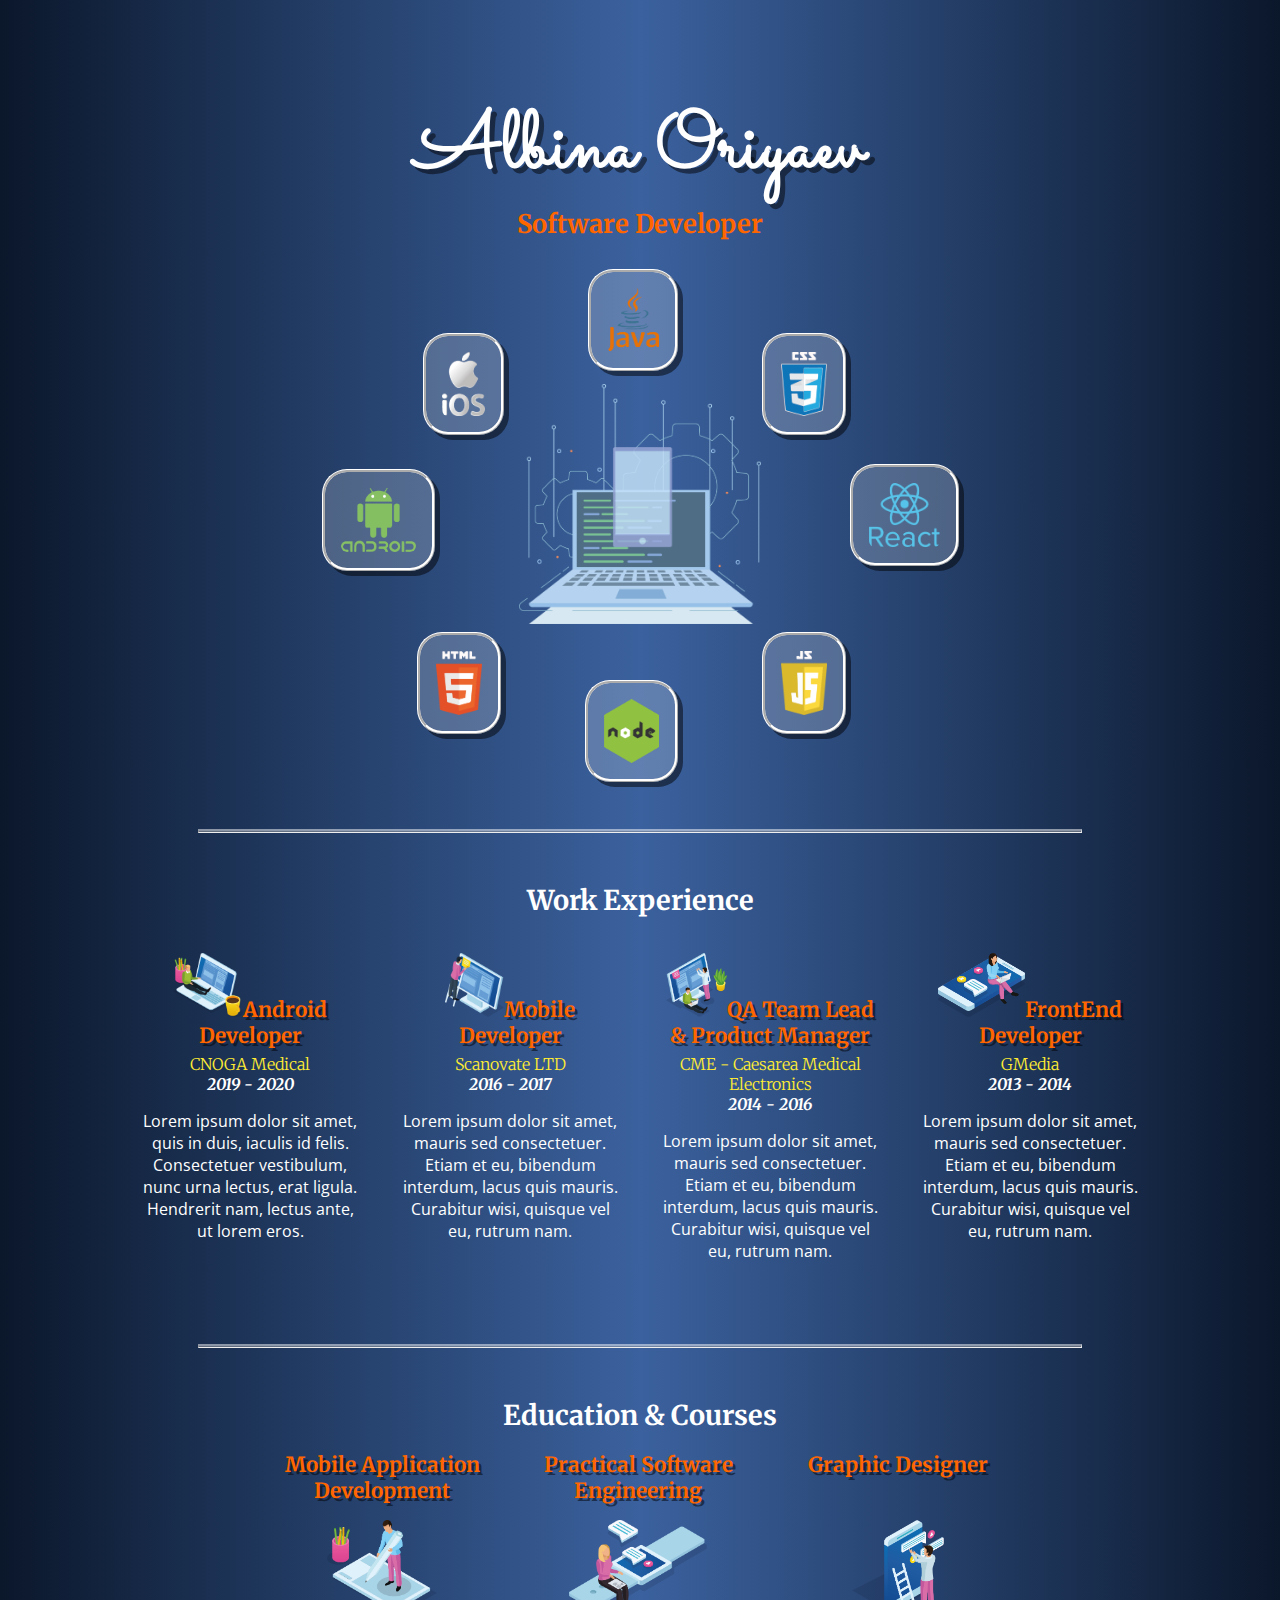
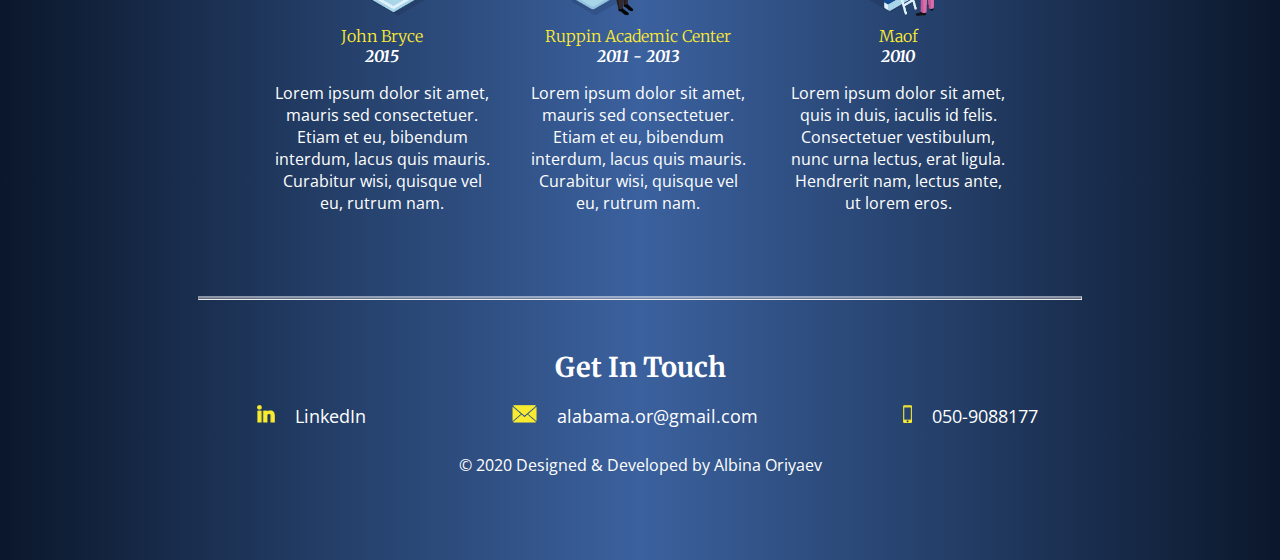
==== commit e633a57b: "Bug fix" ====
--- a/index.html
+++ b/index.html
@@ -45,14 +45,27 @@
             <hr>
             <div class="work-exp-div">
                 <h2>work experience</h2>
+                
                 <div class="work-exp-col">
-                    <img class="work-exp-img" src="images/Asset 16.png" alt="image">
-                    <h3 class="work-exp-title subtitle-color">FrontEnd developer</h3>
-                    <h5 class="work-exp-company">GMedia</h5>
-                    <h5 class="work-exp-years">2013 - 2014</h5>
+                    <img class="work-exp-img" src="images/Asset 3.png" alt="image">
+                    <h3 class="work-exp-title
+            subtitle-color">android developer</h3>
+                    <h5 class="work-exp-company">CNOGA Medical</h5>
+                    <h5 class="work-exp-years">2019 - 2020</h5>
+                    <p>Lorem ipsum dolor sit amet, quis in duis, iaculis id felis. Consectetuer
+                        vestibulum, nunc urna lectus, erat ligula. Hendrerit nam, lectus ante, ut lorem
+                        eros.</p>
+                </div>
+                <div class="work-exp-col">
+                    <img class="work-exp-img" src="images/Asset 7.png" alt="image">
+                    <h3 class="work-exp-title subtitle-color">mobile developer</h3>
+                    <h5 class="work-exp-company">scanovate LTD</h5>
+                    <h5 class="work-exp-years">2016 - 2017</h5>
                     <p>Lorem ipsum dolor sit amet, mauris sed consectetuer. Etiam et eu, bibendum
                         interdum, lacus quis mauris. Curabitur wisi, quisque vel eu, rutrum nam.</p>
                 </div>
+                
+
                 <div class="work-exp-col">
                     <img class="work-exp-img" src="images/Asset 13.png" alt="image">
                     <h3 class="work-exp-title
@@ -63,28 +76,35 @@
                         interdum, lacus quis mauris. Curabitur wisi, quisque vel eu, rutrum nam.</p>
                 </div>
                 <div class="work-exp-col">
-                    <img class="work-exp-img" src="images/Asset 7.png" alt="image">
-                    <h3 class="work-exp-title subtitle-color">mobile developer</h3>
-                    <h5 class="work-exp-company">scanovate LTD</h5>
-                    <h5 class="work-exp-years">2016 - 2017</h5>
+                    <img class="work-exp-img" src="images/Asset 16.png" alt="image">
+                    <h3 class="work-exp-title subtitle-color">FrontEnd developer</h3>
+                    <h5 class="work-exp-company">GMedia</h5>
+                    <h5 class="work-exp-years">2013 - 2014</h5>
                     <p>Lorem ipsum dolor sit amet, mauris sed consectetuer. Etiam et eu, bibendum
                         interdum, lacus quis mauris. Curabitur wisi, quisque vel eu, rutrum nam.</p>
-                </div>
-                <div class="work-exp-col">
-                    <img class="work-exp-img" src="images/Asset 3.png" alt="image">
-                    <h3 class="work-exp-title
-            subtitle-color">android developer</h3>
-                    <h5 class="work-exp-company">CNOGA Medical</h5>
-                    <h5 class="work-exp-years">2019 - 2020</h5>
-                    <p>Lorem ipsum dolor sit amet, quis in duis, iaculis id felis. Consectetuer
-                        vestibulum, nunc urna lectus, erat ligula. Hendrerit nam, lectus ante, ut lorem
-                        eros.</p>
                 </div>
             </div>
             <hr>
             <div class="edu-div">
                 <h2>education & courses</h2>
-                <div class="edu-col">
+              
+                 <div class="edu-col">
+                    <img class="edu-img" src="images/Asset 12.png" alt="image">
+                    <h3 class="edu-title subtitle-color">Mobile application development</h3>
+                    <h5 class="edu-company">john bryce</h5>
+                    <h5 class="edu-years">2015</h5>
+                    <p>Lorem ipsum dolor sit amet, mauris sed consectetuer. Etiam et eu, bibendum
+                        interdum, lacus quis mauris. Curabitur wisi, quisque vel eu, rutrum nam.</p>
+                </div><div class="edu-col">
+                    <img class="edu-img" src="images/Asset 5.png" alt="image">
+                    <h3 class="edu-title
+            subtitle-color">practical software engineering</h3>
+                    <h5 class="edu-company">ruppin academic center</h5>
+                    <h5 class="edu-years">2011 - 2013</h5>
+                    <p>Lorem ipsum dolor sit amet, mauris sed consectetuer. Etiam et eu, bibendum
+                        interdum, lacus quis mauris. Curabitur wisi, quisque vel eu, rutrum nam.</p>
+                </div>
+                 <div class="edu-col">
                     <img class="edu-img" src="images/Asset 2.png" alt="image">
                     <h3 class="edu-title
             subtitle-color">graphic designer</h3>
@@ -93,23 +113,6 @@
                     <p>Lorem ipsum dolor sit amet, quis in duis, iaculis id felis. Consectetuer
                         vestibulum, nunc urna lectus, erat ligula. Hendrerit nam, lectus ante, ut lorem
                         eros.</p>
-                </div>
-                <div class="edu-col">
-                    <img class="edu-img" src="images/Asset 5.png" alt="image">
-                    <h3 class="edu-title
-            subtitle-color">practical software engineering</h3>
-                    <h5 class="edu-company">ruppin academic center</h5>
-                    <h5 class="edu-years">2011 - 2013</h5>
-                    <p>Lorem ipsum dolor sit amet, mauris sed consectetuer. Etiam et eu, bibendum
-                        interdum, lacus quis mauris. Curabitur wisi, quisque vel eu, rutrum nam.</p>
-                </div>
-                <div class="edu-col">
-                    <img class="edu-img" src="images/Asset 12.png" alt="image">
-                    <h3 class="edu-title subtitle-color">Mobile application development</h3>
-                    <h5 class="edu-company">john bryce</h5>
-                    <h5 class="edu-years">2015</h5>
-                    <p>Lorem ipsum dolor sit amet, mauris sed consectetuer. Etiam et eu, bibendum
-                        interdum, lacus quis mauris. Curabitur wisi, quisque vel eu, rutrum nam.</p>
                 </div>
             </div>
             <hr>
@@ -123,7 +126,7 @@
                     LinkedIn
                 </a>
                 <a class="footer-link center-link" href="mailto:alabama.or@gmail.com">
-                    <img src="images/letter.png" alt="email-logo">
+                    <img class="center-link-img" src="images/letter.png" alt="email-logo">
                     alabama.or@gmail.com</a>
                 <a class="footer-link" href="mailto:alabama.or@email.com">
                     <img src="images/phone.png" alt="phone-logo">
--- a/css/smallscreen.css
+++ b/css/smallscreen.css
@@ -1,28 +1,7 @@
-@media screen and (max-width : 420px) {
-    body { 
-        background: #142850;
-        background-image: linear-gradient(to right, #0b172b , #233d66,#3b619e,  #233d66, #0b172b); 
-        color: white;
-        font-size: 14px;
-        text-align: center;
-        font-family: 'Open Sans', sans-serif;
-        padding-top: 30px;
-        padding-bottom: 50px;
-        margin: 0;
-    }
+@media screen and (max-width : 520px) {
+  
     h1 {
-        font-size: 3em;
-        font-family: 'Sacramento', cursive;
-        letter-spacing: 0.01em;
-        margin-bottom: 0;
-        text-shadow:  5px 5px rgba(1,1,1, 0.5);
-    }
-    h1, h2, h3, h5{
-      text-transform: capitalize;
-    }
-    h2, h3,h5{
-    font-family: 'Merriweather', sans-serif;
-    margin: 0;
+      font-size: 4em;
     }
     h2{
       font-size: 1.5em;
@@ -38,7 +17,42 @@
       border-top: 0.5mm ridge rgba(252, 252, 252, 0.5);
       margin: 50px 25%;
     }
+ 
     
+    .all-rights{
+      font-size: 0.7em;
+    margin:  30px auto;
+  }
+
+  .skill-image {
+    height: 4em;
+    padding: 1em;
+}
+.main-image {
+    height: 10em;
+    padding: 1em;
+}
+.bottom-container{
+  display: block;
+  text-align: center;
+  width: 250px;
+  margin: 10px auto ;
+}
+a{
+  margin-top: 1em;
+ display: block;
+  }
+  a>img{
+    height: 1em;
+}
+
+.center-link-img{
+  top:1em;
+  right: 1em;
+}
+
+
+/*     
     
     a{
       color: white; 
@@ -53,19 +67,11 @@
     a:hover{
       color: #feec33;
     }
-    a>img{
-        height: 1em;
-        position: absolute;
-        right:240px;
-    }
+    */
     /* ********************** Class tags ********************** */
-    .bottom-container{
-        display: block;
-        width: 200px;
-        margin: 10px auto ;
-    }
+    /*  */
     
-    .box{
+    /* .box{
       background-color: rgba(252, 252, 252, 0.2);
       border-radius: 25px;
       border: 1mm ridge white;
@@ -156,11 +162,8 @@
       font-size: 1.6em;
     }
     
-    .all-rights{
-        font-size: 0.7em;
-      margin:  30px auto;
-    }
-    
+  
+     */
     
     /* ********************** ID tags ********************** */
     }--- a/css/widescreen.css
+++ b/css/widescreen.css
@@ -1,9 +1,8 @@
-@media screen and (min-width : 421px) {
 
-  /* ********************** HTML tags ********************** */
+/* ********************** HTML tags ********************** */
 body {
     background: #142850;
-    background-image: linear-gradient(to right, #0b172b , #233d66,#3b619e,  #233d66, #0b172b); 
+    background-image: linear-gradient(to right, #0b172b , #233d66,#3b619e, #233d66, #0b172b);
     color: white;
     font-size: 16px;
     text-align: center;
@@ -12,156 +11,177 @@
     padding-bottom: 50px;
 }
 h1 {
-    font-size: 5em;
     font-family: 'Sacramento', cursive;
     letter-spacing: 0.01em;
     margin-bottom: 0;
-    text-shadow:  5px 5px rgba(1,1,1, 0.5);
+    text-shadow: 5px 5px rgba(1,1,1, 0.5);
 }
-h1, h2, h3, h5{
-  text-transform: capitalize;
+h1,
+h2,
+h3,
+h5 {
+    text-transform: capitalize;
 }
-h2, h3,h5{
-font-family: 'Merriweather', sans-serif;
-margin: 0;
+h2,
+h3,
+h5 {
+    font-family: 'Merriweather', sans-serif;
+    margin: 0;
 }
-h2{
-  font-size: 1.7em;
-  margin:20px 0;
-}
-h3{
-  font-size: 1.3em;
-}
-h5{
-  font-size: 1em;
-}
-hr{
-  border-top: 1mm ridge rgba(252, 252, 252, 0.5);
-  margin: 50px 15%;
+h2 {
+    margin: 20px 0;
 }
 
+hr {
+    border-top: 1mm ridge rgba(252, 252, 252, 0.5);
+    margin: 50px 15%;
+}
 
-a{
-  color: white;
+a {
+    color: white;
     font-size: 1.1em;
     text-align: center;
     font-family: 'Open Sans', sans-serif;
     text-decoration: none;
 }
-a:hover{
-  color: #feec33;
-}
-a>img{
-  height: 1em;
-  margin: auto 15px;
-}
-/* ********************** Class tags ********************** */
-.details-div {
-    margin-bottom: 5em;
+a:hover {
+    color: #feec33;
 }
 
-.skills-lower-div,
-.skills-upper-div {
-    position: relative;
-    bottom: 12.5em;
-    z-index: 4;
+/* ********************** Class tags ********************** */
+
+.box {
+    background-color: rgba(252, 252, 252, 0.2);
+    border-radius: 25px;
+    border: 1mm ridge white;
+    box-shadow: 5px 5px rgba(1,1,1, 0.5);
 }
-.box{
-  background-color: rgba(252, 252, 252, 0.2);
-  border-radius: 25px;
-  border: 1mm ridge white;
-  box-shadow: 5px 5px rgba(1,1,1, 0.5);
-}
-.skill-image {
-    height: 4em;
-    position: relative;
+
+.edu-col,
+.work-exp-col {
+    display: inline-table;
+    height: 15em;
+    width: 14em;
     padding: 1em;
 }
-.main-image {
-    /* display: block; */
-    height: 15rem;
-    /* margin: 0 auto; */
-    position: relative;
-    top: 4em;
-    z-index: 1;
+.work-exp-title {
+    display: contents;
+    text-shadow: 3px 3px rgba(1,1,1, 0.5);
 }
-.android-image {
-    right: 8em;
-    top: 6.5em;
+.edu-title { 
+    display: table-caption;
+    text-shadow: 3px 3px rgba(1,1,1, 0.5);
 }
-.react-image {
-    left: 8em;
-    bottom: 0.5em;
+.edu-years,
+.work-exp-years {
+    font-style: italic;
+}
+
+.edu-company,
+.work-exp-company {
+    font-weight: 100;
+    margin-top: 5px;
+    color: #feec33;
+}
+.work-exp-img {
+    height: 4em;
+}
+.edu-img {
+    height: 6em;
+}
+.subtitle-color {
+    color: #ff6600;
+}
+
+.all-rights {
+    padding: 10px;
+}
+
+
+@media screen and (min-width : 521px) {
+
+    h1 {
+        font-size: 5em;
+    }
+    h2 {
+        font-size: 1.7em;
+    }
+    h3 {
+        font-size: 1.3em;
+    }
+    h5 {
+        font-size: 1em;
+    }
+
+    .subtitle-size {
+        font-size: 1.6em;
+    }
+
+    .skills-lower-div,
+    .skills-upper-div {
+        position: relative;
+        bottom: 12.5em;
+        z-index: 4;
+    }
+    .skill-image {
+        height: 4em;
+        position: relative;
+        padding: 1em;
+    }
+    .main-image {
+        height: 15rem;
+        position: relative;
+        top: 4em;
+        z-index: 1;
+    }
+    .android-image {
+        right: 8em;
+        top: 6.5em;
+    }
+    .react-image {
+        left: 8em;
+        bottom: 0.5em;
+
+    }
+    .ios-image {
+        right: 9em;
+        bottom: 2em;
+    }
+    .js-image {
+        left: 8em;
+        top: 10em;
+    }
+    .java-image {
+        right: 4em;
+        bottom: 6em;
+    }
+    .css-image {
+        left: 1em;
+        bottom: 2em;
+    }
+    .node-image {
+        left: 3em;
+        top: 13em;
+    }
+    .html5-image {
+        right: 2em;
+        top: 10em;
+    }
+    .details-div {
+        margin-bottom: 5em;
+    }
+    
+    .edu-title {
+        height: 2.5em;
+    }
+    a > img {
+      height: 1em;
+      margin: auto 15px;
+  }
+
+  .center-link {
+    margin-left: 10%;
+    margin-right: 10%;
+}
 
 }
-.ios-image {
-    right: 9em;
-    bottom: 2em;
-}
-.js-image {
-    left: 8em;
-    top: 10em;
-}
-.java-image {
-    right: 4em;
-    bottom: 6em;
-}
-.css-image {
-    left: 1em;
-    bottom: 2em;
-}
-.node-image {
-    left: 3em;
-    top: 13em;
-}
-.html5-image {
-    right: 2em;
-    top: 10em;
-}
-.edu-col, .work-exp-col{
-  display: inline-table;
-  height: 15em;
-  width: 14em;
-  padding: 1em;
-}
-.work-exp-title{
-  display: contents;
-  text-shadow:  3px 3px rgba(1,1,1, 0.5);
-}
-.edu-title{
-  height: 2.5em;
-  display: table-caption;
-  text-shadow:  3px 3px rgba(1,1,1, 0.5);
-}
-.edu-years, .work-exp-years{
-  font-style: italic;
-}
-
-.work-exp-company, .edu-company{
-  font-weight: 100;
-  margin-top: 5px;
-  color:#feec33;
-}
- .work-exp-img{
-  height: 4em; 
-}
-.edu-img{
-  height: 6em; 
-}
-.subtitle-color{
-  color: #ff6600;
-}
-.subtitle-size {
-  font-size: 1.6em;
-}
-
-.all-rights{
-  padding: 10px;
-}
-.center-link{
-  margin-left: 10%;                 
-  margin-right: 10%;                 
-}
-
-/* ********************** ID tags ********************** */
-}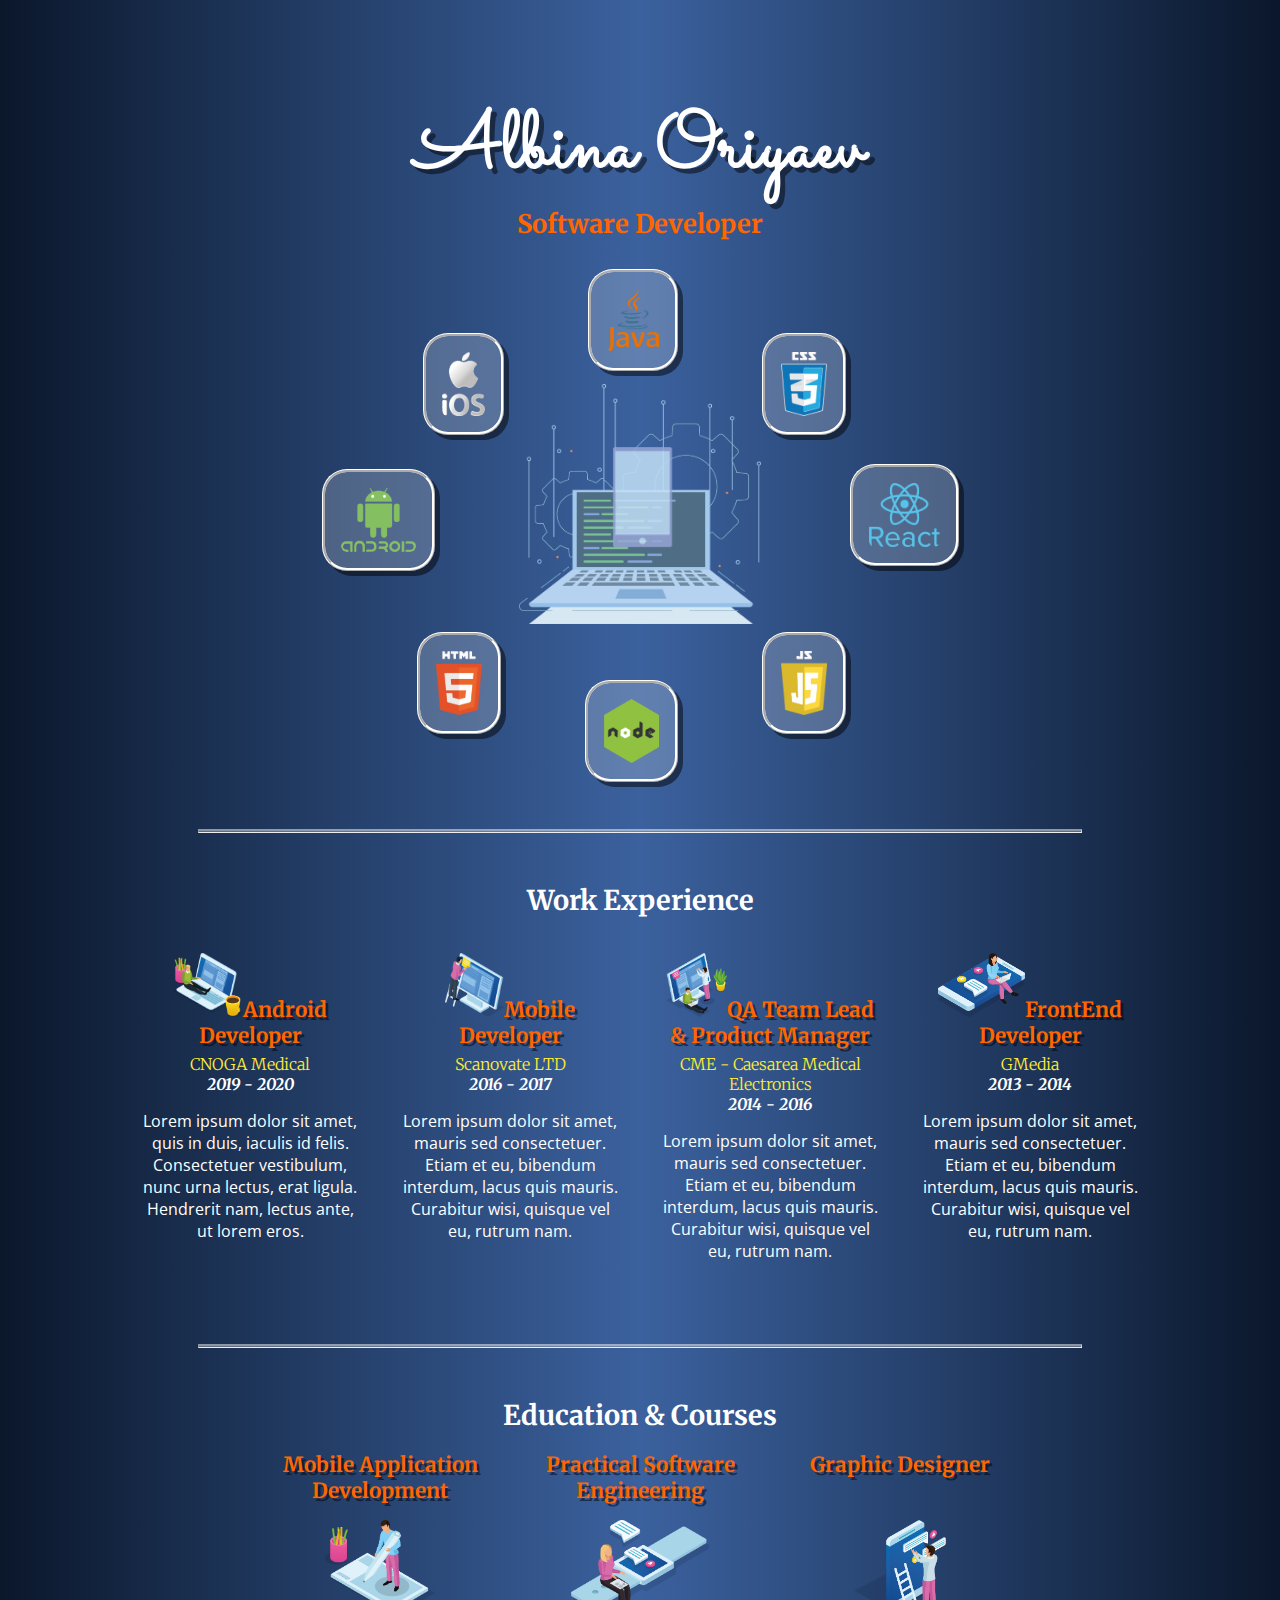
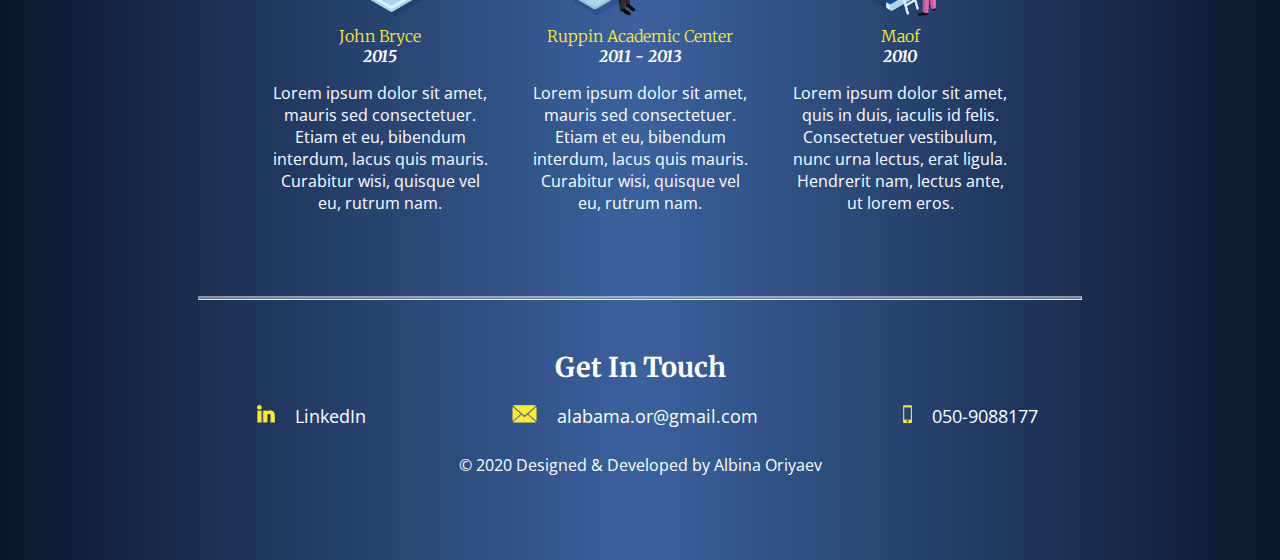
==== commit 4ae2c049: "Clean code" ====
--- a/index.html
+++ b/index.html
@@ -45,7 +45,7 @@
             <hr>
             <div class="work-exp-div">
                 <h2>work experience</h2>
-                
+
                 <div class="work-exp-col">
                     <img class="work-exp-img" src="images/Asset 3.png" alt="image">
                     <h3 class="work-exp-title
@@ -64,7 +64,6 @@
                     <p>Lorem ipsum dolor sit amet, mauris sed consectetuer. Etiam et eu, bibendum
                         interdum, lacus quis mauris. Curabitur wisi, quisque vel eu, rutrum nam.</p>
                 </div>
-                
 
                 <div class="work-exp-col">
                     <img class="work-exp-img" src="images/Asset 13.png" alt="image">
@@ -87,15 +86,16 @@
             <hr>
             <div class="edu-div">
                 <h2>education & courses</h2>
-              
-                 <div class="edu-col">
+
+                <div class="edu-col">
                     <img class="edu-img" src="images/Asset 12.png" alt="image">
                     <h3 class="edu-title subtitle-color">Mobile application development</h3>
                     <h5 class="edu-company">john bryce</h5>
                     <h5 class="edu-years">2015</h5>
                     <p>Lorem ipsum dolor sit amet, mauris sed consectetuer. Etiam et eu, bibendum
                         interdum, lacus quis mauris. Curabitur wisi, quisque vel eu, rutrum nam.</p>
-                </div><div class="edu-col">
+                </div>
+                <div class="edu-col">
                     <img class="edu-img" src="images/Asset 5.png" alt="image">
                     <h3 class="edu-title
             subtitle-color">practical software engineering</h3>
@@ -104,7 +104,7 @@
                     <p>Lorem ipsum dolor sit amet, mauris sed consectetuer. Etiam et eu, bibendum
                         interdum, lacus quis mauris. Curabitur wisi, quisque vel eu, rutrum nam.</p>
                 </div>
-                 <div class="edu-col">
+                <div class="edu-col">
                     <img class="edu-img" src="images/Asset 2.png" alt="image">
                     <h3 class="edu-title
             subtitle-color">graphic designer</h3>
@@ -128,7 +128,7 @@
                 <a class="footer-link center-link" href="mailto:alabama.or@gmail.com">
                     <img class="center-link-img" src="images/letter.png" alt="email-logo">
                     alabama.or@gmail.com</a>
-                <a class="footer-link" href="mailto:alabama.or@email.com">
+                <a class="footer-link">
                     <img src="images/phone.png" alt="phone-logo">
                     050-9088177</a>
                 <p class="all-rights">© 2020 Designed & Developed by Albina Oriyaev</p>
--- a/css/smallscreen.css
+++ b/css/smallscreen.css
@@ -1,4 +1,4 @@
-@media screen and (max-width : 520px) {
+@media screen and (max-width : 650px) {
   
     h1 {
       font-size: 4em;
@@ -41,8 +41,9 @@
 a{
   margin-top: 1em;
  display: block;
+ text-align: right;
   }
-  a>img{
+  a>img{    float: left;
     height: 1em;
 }
 
@@ -51,119 +52,4 @@
   right: 1em;
 }
 
-
-/*     
-    
-    a{
-      color: white; 
-        text-align: left;
-        display: block;
-        font-family: 'Open Sans', sans-serif;
-        text-decoration: none;
-        margin-top: 10px;
-        position: relative;
-        left:50px;
-    }
-    a:hover{
-      color: #feec33;
-    }
-    */
-    /* ********************** Class tags ********************** */
-    /*  */
-    
-    /* .box{
-      background-color: rgba(252, 252, 252, 0.2);
-      border-radius: 25px;
-      border: 1mm ridge white;
-      box-shadow: 5px 5px rgba(1,1,1, 0.5);
-    }
-    .skill-image {
-        height: 4em;
-        padding: 1em;
-    }
-    .main-image {
-        height: 10em;
-        padding: 4em;
-    }
-    .skills-upper-div, .skills-lower-div {
-        margin-left: 50px;
-        margin-right: 50px;
-    }
-    .android-image {
-        right: 8em;
-        top: 6.5em;
-    }
-    .react-image {
-        left: 8em;
-        bottom: 0.5em;
-    
-    }
-    .ios-image {
-        right: 9em;
-        bottom: 2em;
-    }
-    .js-image {
-        left: 8em;
-        top: 10em;
-    }
-    .java-image {
-        right: 4em;
-        bottom: 6em;
-    }
-    .css-image {
-        left: 1em;
-        bottom: 2em;
-    }
-    .node-image {
-        left: 3em;
-        top: 13em;
-    }
-    .html5-image {
-        right: 2em;
-        top: 10em;
-    }
-
-
-    .edu-col, .work-exp-col{
-      display: inline-table;
-      height: 15em;
-      width: 20em;
-      margin-top: 30px;
-    }
-    .work-exp-title{
-      display: block;
-      text-shadow:  3px 3px rgba(1,1,1, 0.5);
-    }
-    .edu-title{
-      display: inline-block;
-      margin: auto 20px;
-      text-shadow:  3px 3px rgba(1,1,1, 0.5);
-    }
-    .edu-years, .work-exp-years{
-      font-style: italic;
-    }
-    
-    .work-exp-company, .edu-company{
-      font-weight: 100;
-      margin-top: 5px;
-      color:#feec33;
-    }
-    
-    .edu-img, .work-exp-img{
-        margin: 0 auto;
-        display: block;
-      height: 8em;
-      width: 8em;
-    }
-    .subtitle-color{
-      color: #ff6600;
-    }
-    .subtitle-size {
-      font-size: 1.6em;
-    }
-    
-  
-     */
-    
-    /* ********************** ID tags ********************** */
     }--- a/css/widescreen.css
+++ b/css/widescreen.css
@@ -68,7 +68,7 @@
     display: contents;
     text-shadow: 3px 3px rgba(1,1,1, 0.5);
 }
-.edu-title { 
+.edu-title {
     display: table-caption;
     text-shadow: 3px 3px rgba(1,1,1, 0.5);
 }
@@ -97,8 +97,7 @@
     padding: 10px;
 }
 
-
-@media screen and (min-width : 521px) {
+@media screen and (min-width : 651px) {
 
     h1 {
         font-size: 5em;
@@ -170,18 +169,18 @@
     .details-div {
         margin-bottom: 5em;
     }
-    
+
     .edu-title {
         height: 2.5em;
     }
     a > img {
-      height: 1em;
-      margin: auto 15px;
-  }
+        height: 1em;
+        margin: auto 15px;
+    }
 
-  .center-link {
-    margin-left: 10%;
-    margin-right: 10%;
-}
+    .center-link {
+        margin-left: 10%;
+        margin-right: 10%;
+    }
 
 }
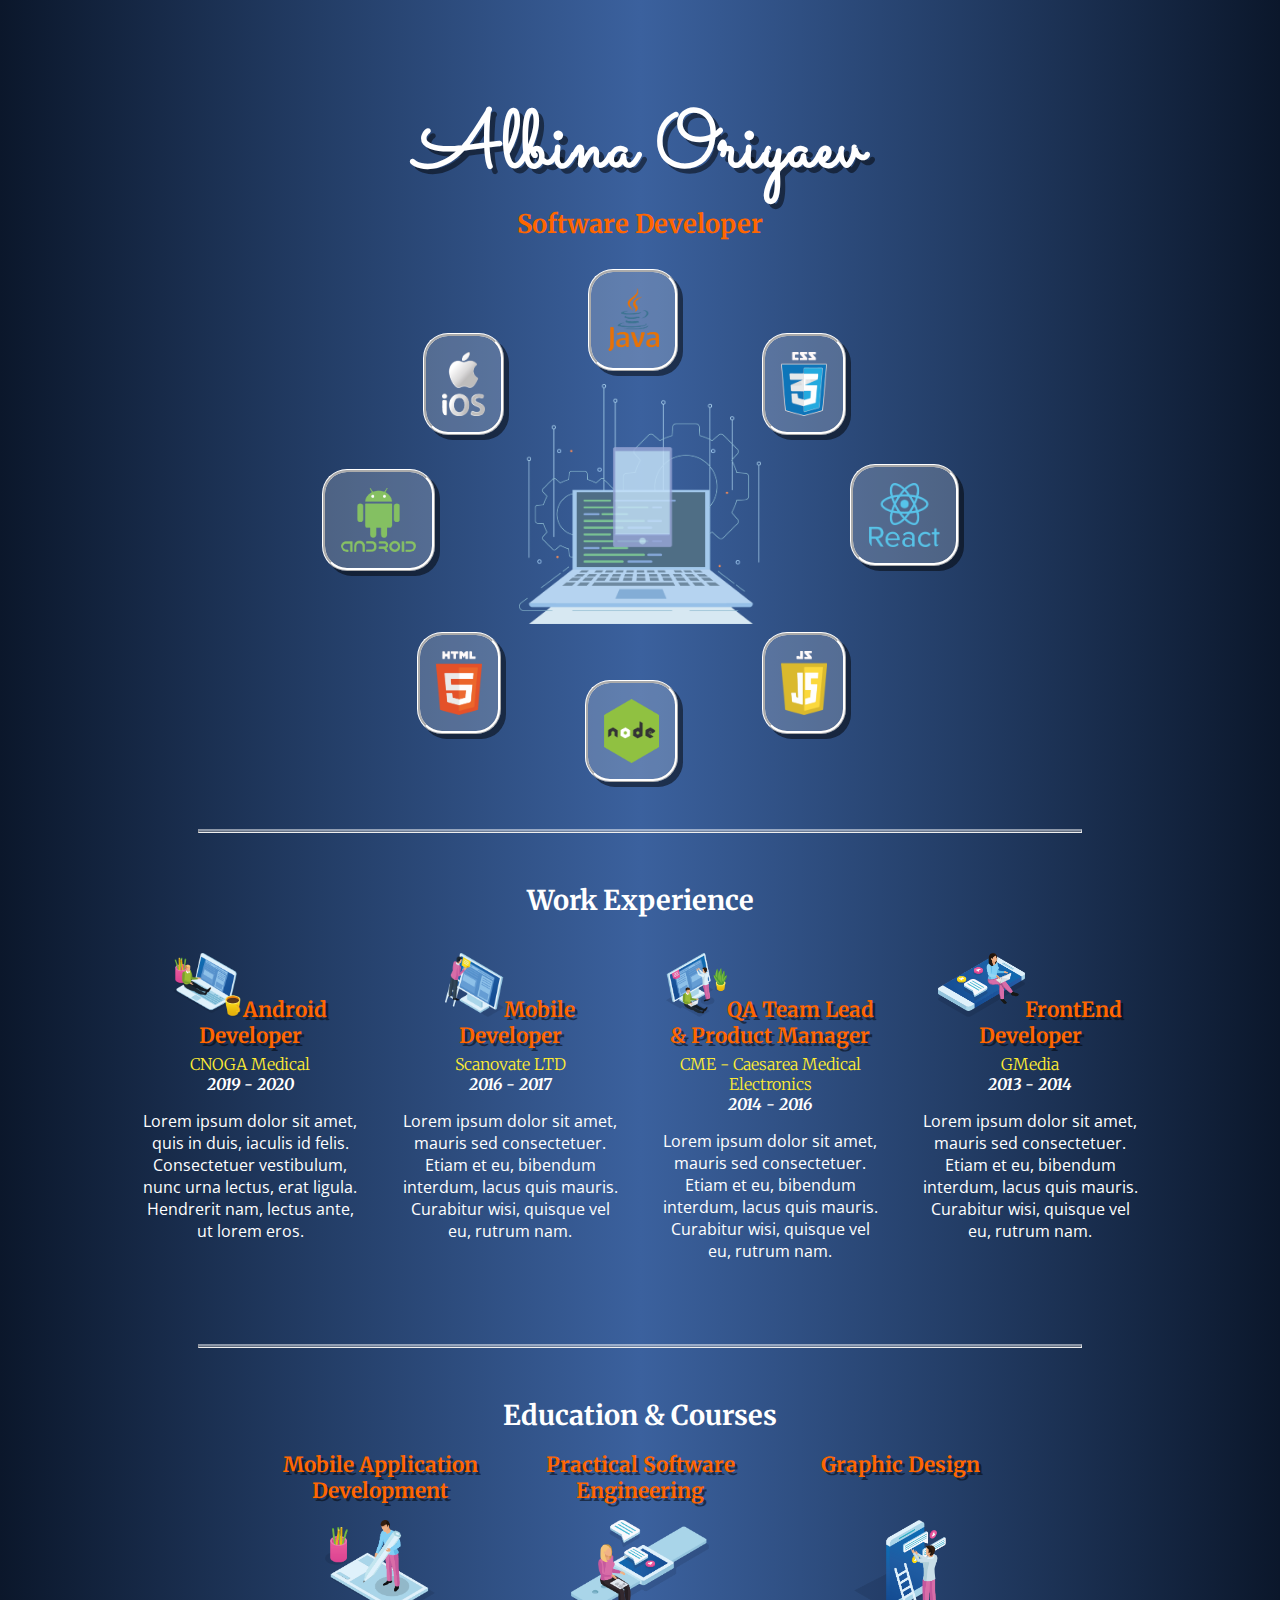
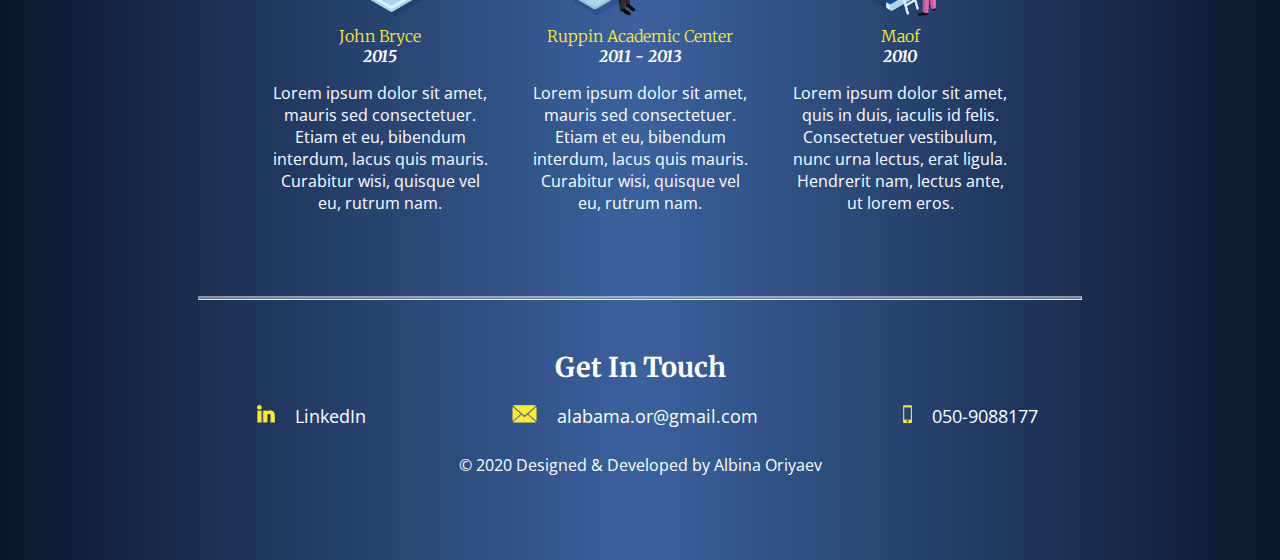
==== commit 36128100: "Change title margin - bug fix" ====
--- a/index.html
+++ b/index.html
@@ -107,7 +107,7 @@
                 <div class="edu-col">
                     <img class="edu-img" src="images/Asset 2.png" alt="image">
                     <h3 class="edu-title
-            subtitle-color">graphic designer</h3>
+            subtitle-color">graphic design</h3>
                     <h5 class="edu-company">maof</h5>
                     <h5 class="edu-years">2010</h5>
                     <p>Lorem ipsum dolor sit amet, quis in duis, iaculis id felis. Consectetuer
--- a/css/smallscreen.css
+++ b/css/smallscreen.css
@@ -17,7 +17,9 @@
       border-top: 0.5mm ridge rgba(252, 252, 252, 0.5);
       margin: 50px 25%;
     }
- 
+    .details-div {
+      margin-bottom: 1em;
+  }
     
     .all-rights{
       font-size: 0.7em;
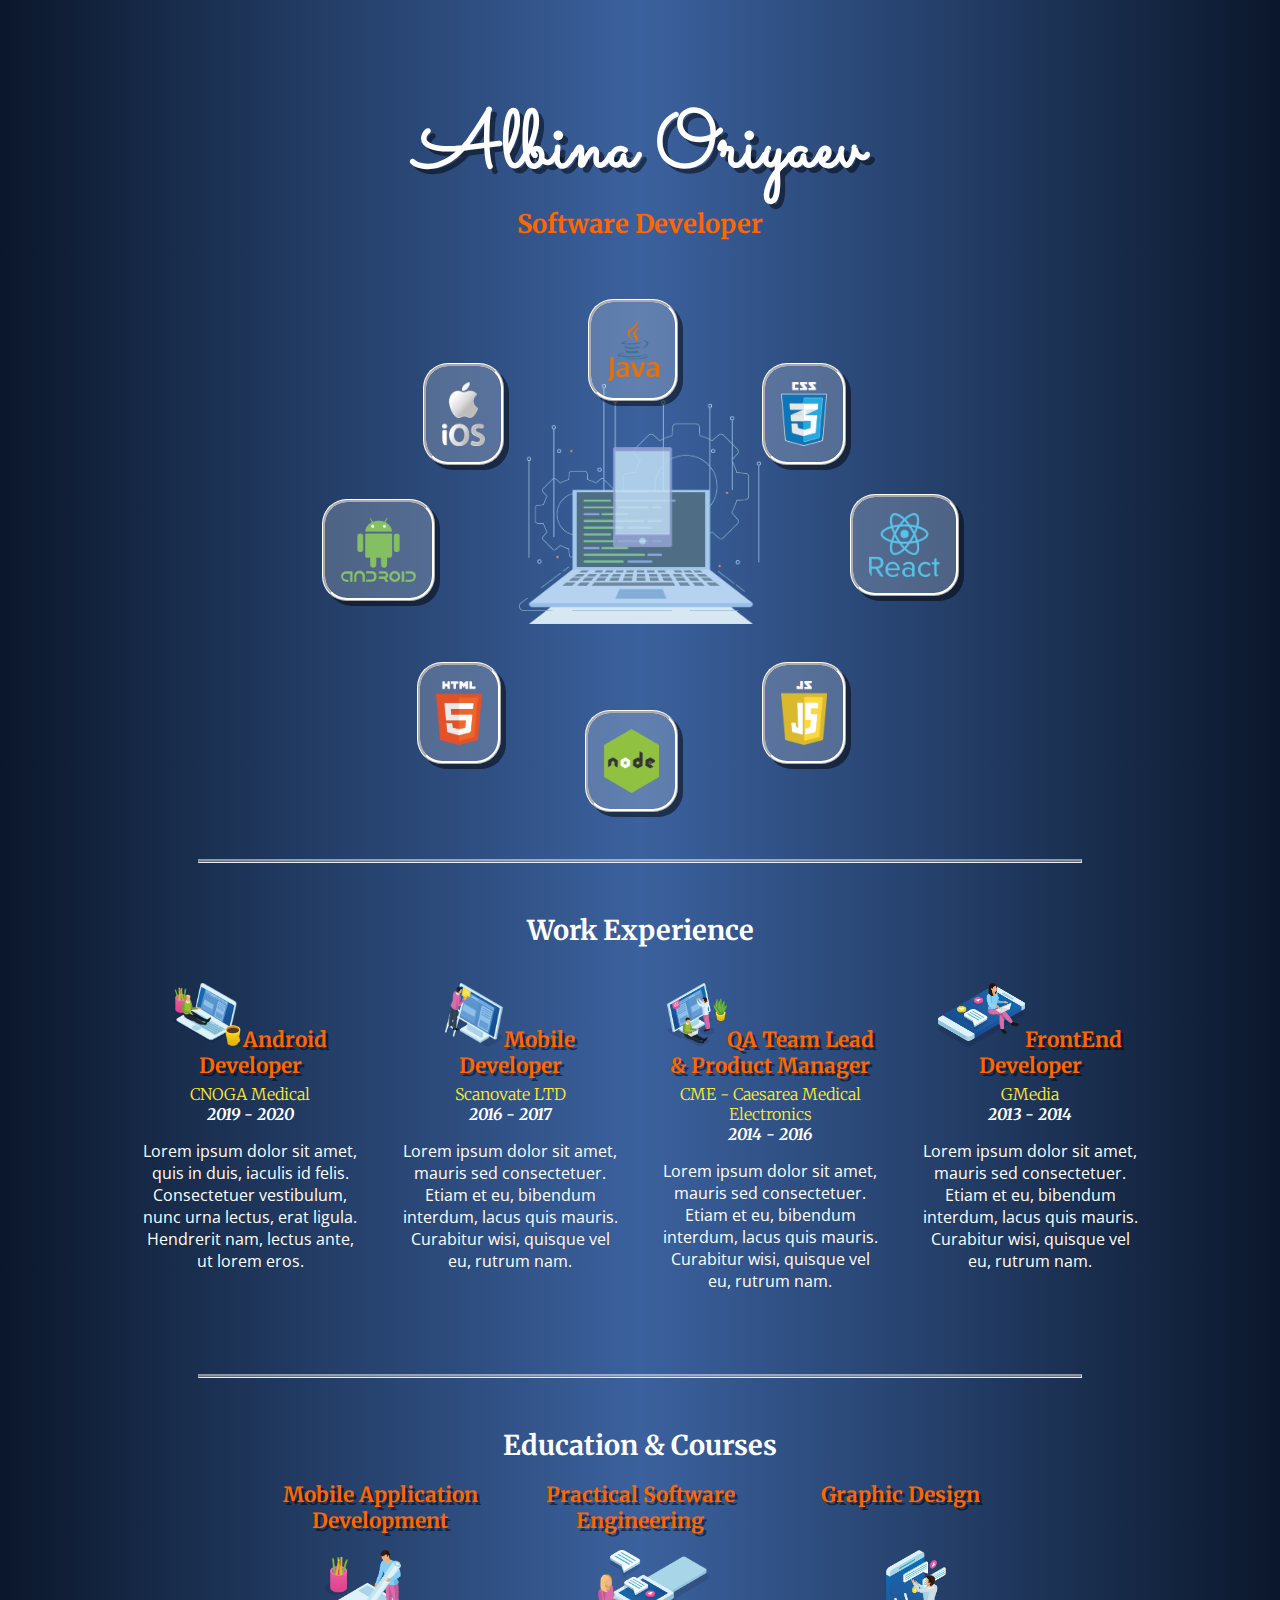
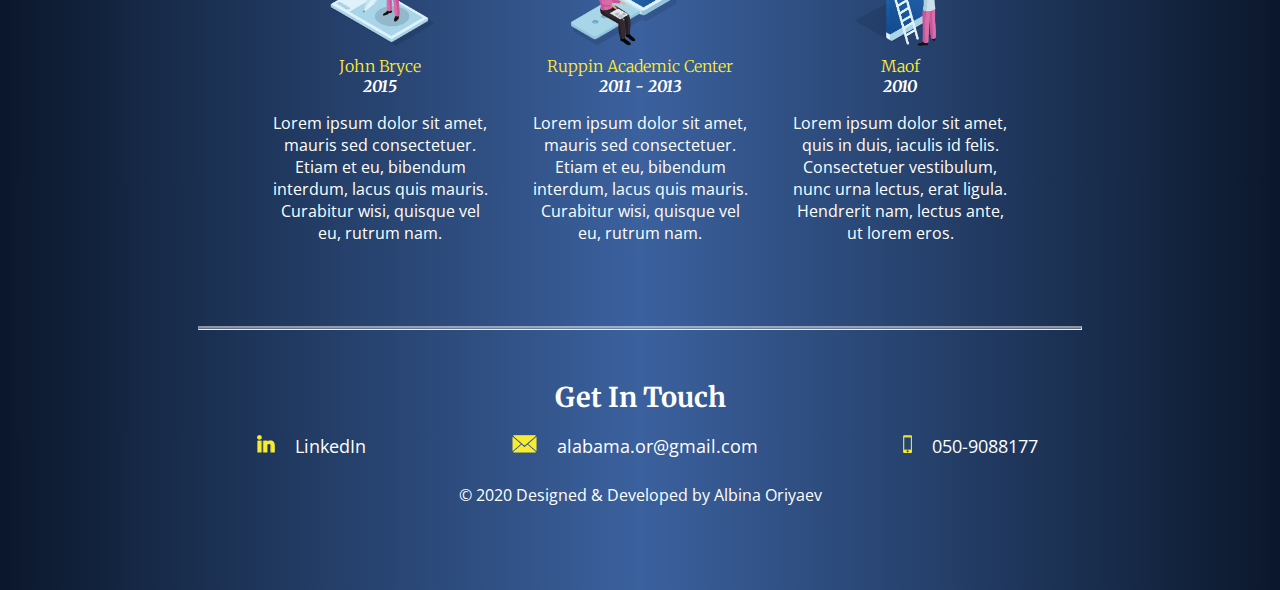
==== commit ccfef1ea: "adding skills-div" ====
--- a/index.html
+++ b/index.html
@@ -19,7 +19,8 @@
             </div>
 
             <img class="main-image" src="images/big-computer.png" alt="computer-image">
-            <div class="skills-upper-div">
+            <div class="skills-div">
+                <div class="skills-upper-div">
                 <img
                     class="skill-image android-image box"
                     src="images/android.png"
@@ -40,7 +41,7 @@
                     class="skill-image react-image box"
                     src="images/react.png"
                     alt="react-logo">
-            </div>
+                </div></div>
 
             <hr>
             <div class="work-exp-div">
--- a/css/smallscreen.css
+++ b/css/smallscreen.css
@@ -1,4 +1,4 @@
-@media screen and (max-width : 650px) {
+@media screen and (max-width : 651px) {
   
     h1 {
       font-size: 4em;
--- a/css/widescreen.css
+++ b/css/widescreen.css
@@ -97,7 +97,7 @@
     padding: 10px;
 }
 
-@media screen and (min-width : 651px) {
+@media screen and (min-width : 651px){
 
     h1 {
         font-size: 5em;
@@ -183,4 +183,8 @@
         margin-right: 10%;
     }
 
+    .skills-div{
+        margin-top: 30px;
+    }
+
 }
